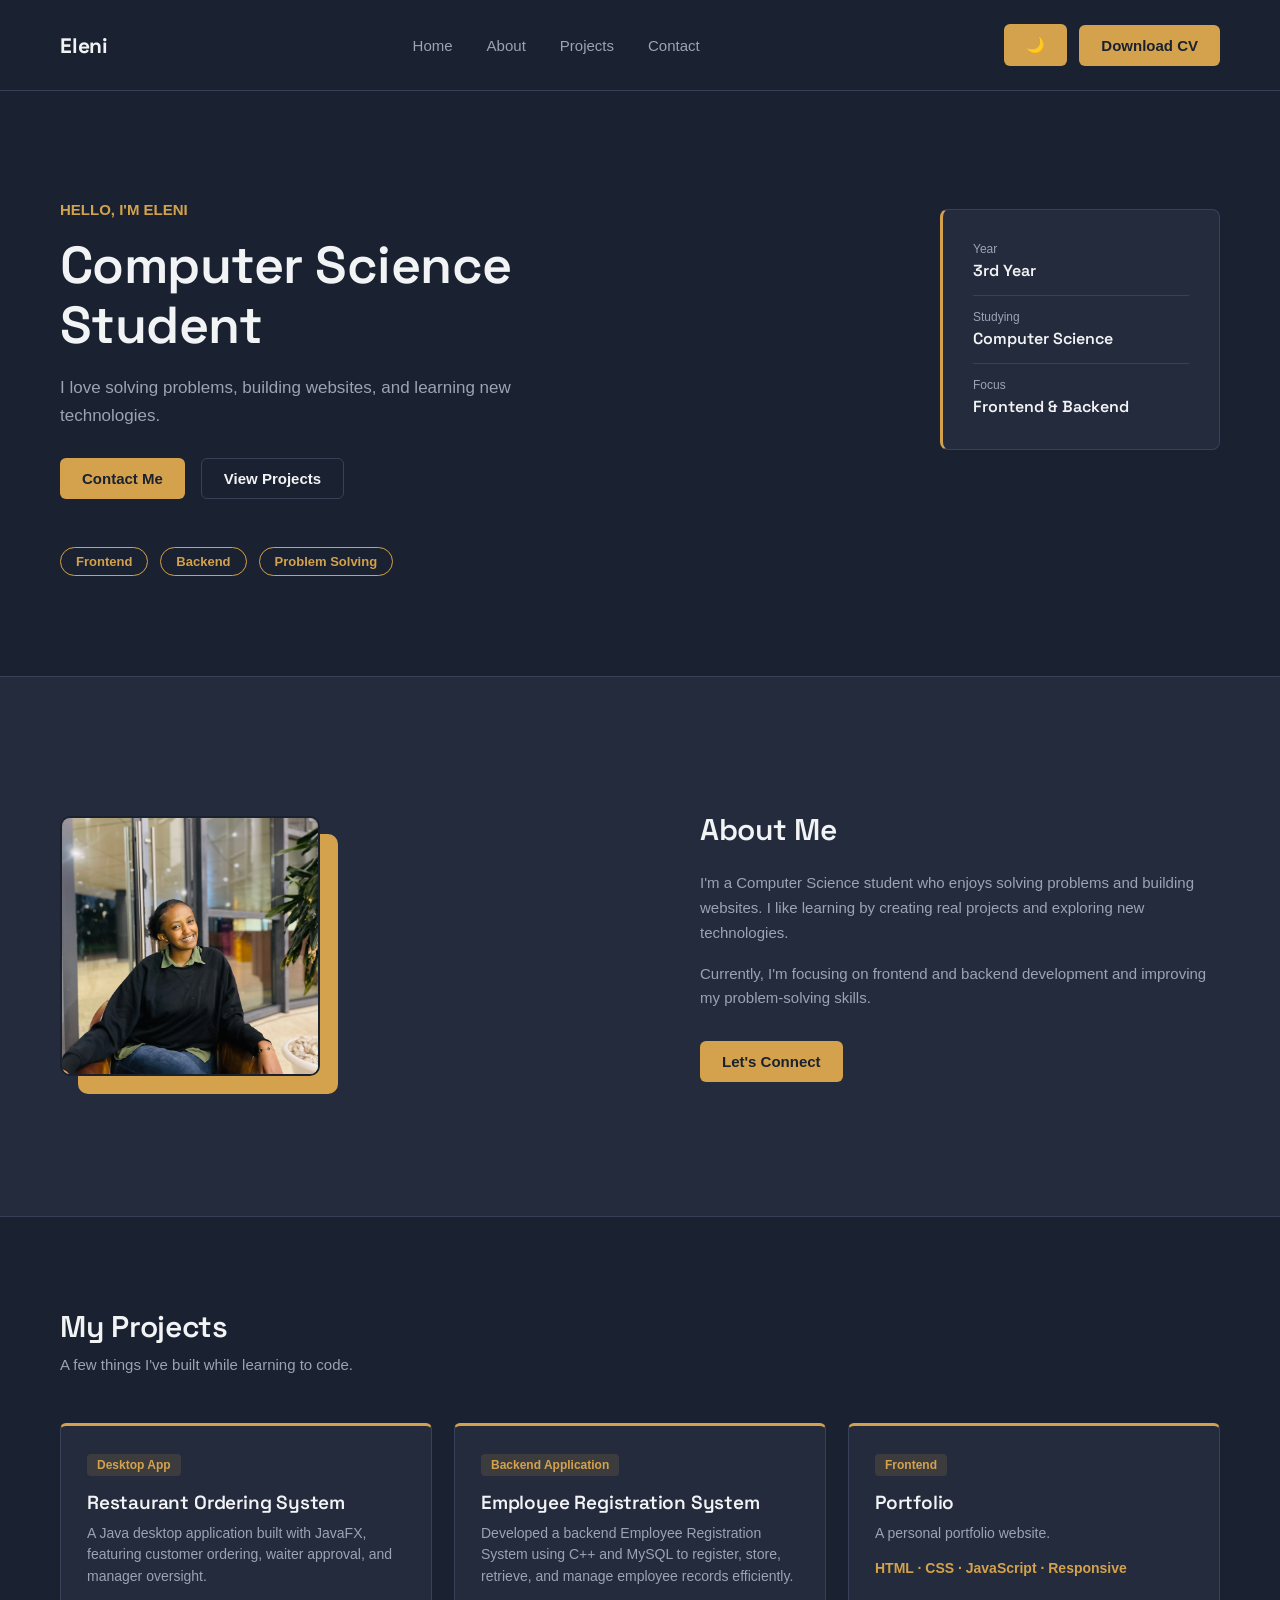
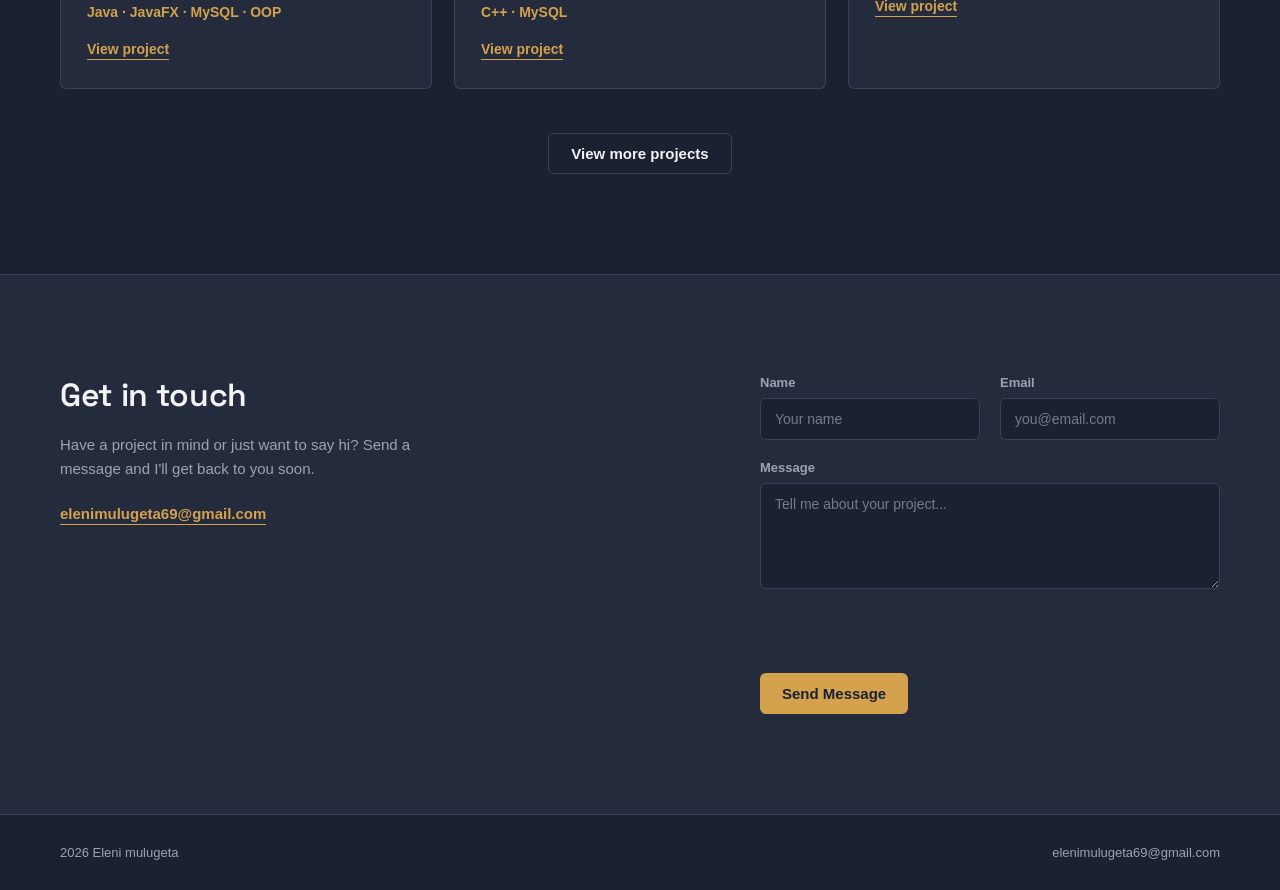
==== index.html @ 9b756995 "updated" ====
<!DOCTYPE html>
<html lang="en">
    <head>
        <meta charset="UTF-8">
        <meta name="viewport" content="width=device-width, initial-scale=1.0">
        <link rel="preconnect" href="https://fonts.googleapis.com">
        <link rel="preconnect" href="https://fonts.gstatic.com" crossorigin>
        <link href="https://fonts.googleapis.com/css2?family=Space+Grotesk:wght@400;500;600;700&display=swap" rel="stylesheet">
        <link rel="stylesheet" href="style.css">
        <script>
            /* apply saved theme before the page paints (no flash) */
            if (localStorage.getItem("theme") === "light") {
                document.documentElement.classList.add("light-mode");
            }
        </script>
        <title>Eleni — Portfolio</title>
    </head>
    <body>

        <nav class="navbar">
            <div class="logo">Eleni</div>

            <div class="links" id="navLinks">
                <a href="index.html">Home</a>
                <a href="#about">About</a>
                <a href="projects.html">Projects</a>
                <a href="#contact">Contact</a>
                <a href="#" class="links-cv">Download CV</a>
            </div>

            <div class="nav-actions">
                <button id="themeBtn" aria-label="Toggle theme">🌙</button>
                <button class="cv-desktop">Download CV</button>
                <button id="menuBtn" class="menu-toggle" aria-label="Toggle menu" aria-expanded="false">
                    <span></span>
                    <span></span>
                    <span></span>
                </button>
            </div>
        </nav>

        <section class="hero">

            <div class="hero-content">

                <p class="greeting">HELLO, I'M ELENI</p>

                <h1>Computer Science Student</h1>

                <p class="description">
                    I love solving problems, building websites,
                    and learning new technologies.
                </p>

                <div class="hero-buttons">
                    <button id="contactBtn">Contact Me</button>
                    <button class="btn1">View Projects</button>
                </div>

                <div class="hero-skills">
                    <span>Frontend</span>
                    <span>Backend</span>
                    <span>Problem Solving</span>
                </div>

            </div>

            <div class="hero-panel">
                <div class="hero-panel-row">
                    <span class="label">Year</span>
                    <span class="value">3rd Year</span>
                </div>
                <div class="hero-panel-row">
                    <span class="label">Studying</span>
                    <span class="value">Computer Science</span>
                </div>
                <div class="hero-panel-row">
                    <span class="label">Focus</span>
                    <span class="value">Frontend &amp; Backend</span>
                </div>
            </div>

        </section>

        <section class="about" id="about">

            <div class="frame">
                <img src="im copy.png" alt="About me">
            </div>

            <div class="about-content">

                <h2>About Me</h2>

                <p>
                    I'm a Computer Science student who enjoys
                    solving problems and building websites.
                    I like learning by creating real projects
                    and exploring new technologies.
                </p>

                <p>
                    Currently, I'm focusing on frontend and
                    backend development and improving my
                    problem-solving skills.
                </p>

                <button id="connectBtn">Let's Connect</button>

            </div>

        </section>

        <section class="projects">

            <div class="section-heading">
                <h2>My Projects</h2>
                <p class="section-sub">A few things I've built while learning to code.</p>
            </div>

            <div class="cards">

                <article class="card">
                    <span class="card-tag">Desktop App</span>
                    <h3>Restaurant Ordering System</h3>
                    <p>A Java desktop application built with JavaFX, featuring customer ordering, waiter approval, and manager oversight.</p>
                    <p class="card-stack">Java · JavaFX · MySQL · OOP</p>
                    <a href="#" class="card-link">View project</a>
                </article>

                <article class="card">
                    <span class="card-tag">Backend Application</span>
                    <h3>Employee Registration System</h3>
                    <p>Developed a backend Employee Registration System using C++ and MySQL to register, store, retrieve, and manage employee records efficiently.</p>
                    <p class="card-stack">C++ · MySQL</p>
                    <a href="#" class="card-link">View project</a>
                </article>

                <article class="card">
                    <span class="card-tag">Frontend</span>
                    <h3>Portfolio</h3>
                    <p>A personal portfolio website.</p>
                    <p class="card-stack">HTML · CSS · JavaScript · Responsive</p>
                    <a href="#" class="card-link">View project</a>
                </article>

            </div>

            <div class="view-more">
                <a href="projects.html" class="btn1 view-more-btn">View more projects</a>
            </div>

        </section>

        <section class="contact" id="contact">

            <div class="contact-intro">
                <h2>Get in touch</h2>
                <p>
                    Have a project in mind or just want to say hi?
                    Send a message and I'll get back to you soon.
                </p>
                <a href="mailto:elenimulugeta69@gmail.com" class="contact-email">elenimulugeta69@gmail.com</a>
            </div>

            <form id="contactForm" class="contact-form">
                <div class="field-row">
                    <div class="field">
                        <label for="name">Name</label>
                        <input type="text" id="name" name="name" placeholder="Your name" required>
                    </div>
                    <div class="field">
                        <label for="email">Email</label>
                        <input type="email" id="email" name="email" placeholder="you@email.com" required>
                    </div>
                </div>
                <div class="field">
                    <label for="message">Message</label>
                    <textarea id="message" name="message" rows="5" placeholder="Tell me about your project..." required></textarea>
                </div>
                <button type="submit" class="submit-btn">Send Message</button>
            </form>

        </section>

        <footer class="site-footer">
            <span>2026 Eleni mulugeta</span>
            <span>elenimulugeta69@gmail.com</span>
        </footer>

        <script src="script.js"></script>
    </body>
</html>
---- style.css ----
:root {
    --bg: #1a2130;
    --surface: #232b3d;
    --surface-raised: #2b3448;
    --ink: #f2f3f5;
    --muted: #9ba3b4;
    --line: #38415a;
    --accent: #d4a24c;
    --accent-soft: rgba(212, 162, 76, 0.14);
    --font-body: Arial, Helvetica, sans-serif;
    --font-heading: 'Space Grotesk', Arial, Helvetica, sans-serif;
}
.light-mode {
    --bg: #f5f5f5;
    --surface: #ffffff;
    --surface-raised: #eeeeee;
    --ink: #1a2130;
    --muted: #5f6675;
    --line: #d5d8df;
}

* {
    margin: 0;
    padding: 0;
    box-sizing: border-box;
}

body {
    background-color: var(--bg);
    font-family: var(--font-body);
    color: var(--ink);
}

h1, h2, h3, .logo {
    font-family: var(--font-heading);
    letter-spacing: -0.01em;
    font-weight: 600;
    color: var(--ink);
}

a { color: inherit; }

/* ---------- Nav ---------- */

.navbar {
    display: flex;
    justify-content: space-between;
    align-items: center;
    background-color: var(--bg);
    padding: 24px 60px;
    border-bottom: 1px solid var(--line);
    position: sticky;
    top: 0;
    z-index: 10;
}
.logo {
    font-size: 21px;
    font-weight: 700;
}
.links {
    display: flex;
    gap: 34px;
}
.links a {
    text-decoration: none;
    color: var(--muted);
    font-size: 15px;
    font-weight: 500;
}
.links a:hover {
    color: var(--accent);
}
.links-cv {
    display: none;
}

.nav-actions {
    display: flex;
    align-items: center;
    gap: 12px;
}

/* hamburger button (hidden on desktop) */
.menu-toggle {
    display: none;
    flex-direction: column;
    justify-content: center;
    align-items: center;
    gap: 5px;
    width: 44px;
    height: 44px;
    padding: 0;
    background: transparent;
    border: 1.5px solid var(--line);
}
.menu-toggle:hover {
    background: transparent;
    border-color: var(--accent);
}
.menu-toggle span {
    display: block;
    width: 20px;
    height: 2px;
    background-color: var(--ink);
    border-radius: 2px;
    transition: transform 0.2s ease, opacity 0.2s ease;
}
.menu-toggle.open span:nth-child(1) {
    transform: translateY(7px) rotate(45deg);
}
.menu-toggle.open span:nth-child(2) {
    opacity: 0;
}
.menu-toggle.open span:nth-child(3) {
    transform: translateY(-7px) rotate(-45deg);
}

/* ---------- Buttons ---------- */

button {
    padding: 12px 22px;
    border: none;
    border-radius: 6px;
    background: var(--accent);
    color: var(--bg);
    cursor: pointer;
    font-family: var(--font-body);
    font-size: 15px;
    font-weight: 700;
}
button:hover {
    background: #e6b660;
}

.btn1 {
    background-color: transparent;
    color: var(--ink);
    padding: 11px 22px;
    border-radius: 6px;
    border: 1.5px solid var(--line);
    cursor: pointer;
    font-family: var(--font-body);
    font-size: 15px;
    font-weight: 700;
}
.btn1:hover {
    border-color: var(--accent);
    color: var(--accent);
}

/* ---------- Hero ---------- */

section {
    min-height: 60vh;
}

.hero {
    display: flex;
    justify-content: space-between;
    align-items: flex-start;
    gap: 50px;
    padding: 110px 60px 100px;
    border-bottom: 1px solid var(--line);
}

.hero-content {
    display: flex;
    flex-direction: column;
    gap: 18px;
    max-width: 560px;
}

.greeting {
    color: var(--accent);
    font-size: 15px;
    font-weight: 700;
}

.hero h1 {
    font-size: 52px;
    line-height: 1.15;
}

.description {
    color: var(--muted);
    font-size: 17px;
    line-height: 1.65;
    max-width: 460px;
}

.hero-buttons {
    display: flex;
    gap: 16px;
    margin-top: 10px;
}

.hero-skills {
    display: flex;
    gap: 12px;
    margin-top: 30px;
    flex-wrap: wrap;
}
.hero-skills span {
    font-size: 13px;
    font-weight: 600;
    color: var(--accent);
    background-color: transparent;
    border: 1px solid var(--accent);
    border-radius: 20px;
    padding: 6px 15px;
}

.hero-panel {
    background-color: var(--surface);
    border: 1px solid var(--line);
    border-left: 3px solid var(--accent);
    border-radius: 8px;
    padding: 32px 30px;
    width: 280px;
    flex-shrink: 0;
    margin-top: 8px;
}
.hero-panel-row {
    padding: 14px 0;
    border-bottom: 1px solid var(--line);
}
.hero-panel-row:last-child {
    border-bottom: none;
    padding-bottom: 0;
}
.hero-panel-row:first-child {
    padding-top: 0;
}
.hero-panel-row .label {
    display: block;
    font-size: 12px;
    color: var(--muted);
    margin-bottom: 4px;
}
.hero-panel-row .value {
    font-family: var(--font-heading);
    font-size: 16px;
    font-weight: 600;
    color: var(--ink);
}

/* ---------- About ---------- */

.about {
    display: flex;
    justify-content: space-between;
    align-items: center;
    gap: 60px;
    padding: 90px 60px;
    background-color: var(--surface);
    border-bottom: 1px solid var(--line);
}
.frame {
    position: relative;
    width: 260px;
    height: 260px;
    flex-shrink: 0;
}
.frame::before {
    content: "";
    position: absolute;
    top: 18px;
    left: 18px;
    width: 100%;
    height: 100%;
    background: var(--accent);
    border-radius: 10px;
    z-index: 0;
}
.frame img {
    position: relative;
    z-index: 1;
    width: 100%;
    height: 100%;
    object-fit: cover;
    border-radius: 10px;
    border: 2px solid var(--bg);
}

.about-content {
    max-width: 520px;
}

.about-content h2 {
    font-size: 30px;
    margin-bottom: 22px;
}

.about-content p {
    color: var(--muted);
    line-height: 1.65;
    margin-bottom: 16px;
    font-size: 15px;
}

.about-content button {
    margin-top: 14px;
}

/* ---------- Projects ---------- */

.projects {
    padding: 90px 60px 100px;
}

.section-heading {
    max-width: 480px;
    margin-bottom: 50px;
}

.section-heading h2 {
    font-size: 30px;
    margin-bottom: 10px;
}

.section-sub {
    color: var(--muted);
    font-size: 15px;
}

.cards {
    display: grid;
    grid-template-columns: repeat(3, 1fr);
    gap: 22px;
}

.view-more {
    display: flex;
    justify-content: center;
    margin-top: 44px;
}
.view-more-btn {
    text-decoration: none;
    display: inline-block;
}

.page-header {
    padding: 90px 60px 60px;
    border-bottom: 1px solid var(--line);
    max-width: 620px;
}
.page-header .greeting {
    display: block;
    margin-bottom: 14px;
}
.page-header h1 {
    font-size: 40px;
    margin-bottom: 14px;
}
.page-header p {
    color: var(--muted);
    font-size: 16px;
    line-height: 1.6;
}
.projects-full {
    padding: 70px 60px 100px;
}
.projects-full .cards {
    grid-template-columns: repeat(3, 1fr);
}
@media (max-width: 900px) {
    .projects-full .cards {
        grid-template-columns: 1fr;
    }
}

.card {
    background-color: var(--surface);
    border: 1px solid var(--line);
    border-top: 3px solid var(--accent);
    border-radius: 6px;
    padding: 28px 26px;
    display: flex;
    flex-direction: column;
    align-items: flex-start;
    gap: 8px;
    transition: border-color 0.15s ease, transform 0.15s ease, background-color 0.15s ease;
}
.card:hover {
    background-color: var(--surface-raised);
    transform: translateY(-3px);
}

.card-tag {
    display: inline-block;
    background-color: var(--accent-soft);
    color: var(--accent);
    font-size: 12px;
    font-weight: 700;
    padding: 4px 10px;
    border-radius: 4px;
    margin-bottom: 6px;
}

.card h3 {
    font-size: 19px;
}

.card p {
    color: var(--muted);
    font-size: 14px;
    line-height: 1.55;
    margin-bottom: 6px;
}

/* colored "built with" line */
.card p.card-stack {
    color: var(--accent);
    font-weight: 700;
    font-size: 14px;
    margin-bottom: 10px;
}

.card-link {
    color: var(--accent);
    text-decoration: none;
    font-weight: 600;
    font-size: 14px;
    border-bottom: 1px solid var(--accent);
    padding-bottom: 2px;
}
.card-link:hover {
    color: #e6b660;
    border-color: #e6b660;
}

/* ---------- Contact ---------- */

.contact {
    display: flex;
    justify-content: space-between;
    flex-wrap: wrap;
    gap: 70px;
    padding: 100px 60px;
    background-color: var(--surface);
    border-top: 1px solid var(--line);
}

.contact-intro {
    max-width: 360px;
    flex-shrink: 0;
}

.contact-intro h2 {
    font-size: 32px;
    margin-bottom: 18px;
}

.contact-intro p {
    color: var(--muted);
    font-size: 15px;
    margin-bottom: 24px;
    line-height: 1.6;
}

.contact-email {
    display: inline-block;
    color: var(--accent);
    text-decoration: none;
    font-weight: 600;
    font-size: 15px;
    border-bottom: 1px solid var(--accent);
    padding-bottom: 2px;
}
.contact-email:hover {
    color: #e6b660;
    border-color: #e6b660;
}

.contact-form {
    display: flex;
    flex-direction: column;
    gap: 20px;
    width: 100%;
    max-width: 460px;
}

.field-row {
    display: flex;
    gap: 20px;
}

.field {
    display: flex;
    flex-direction: column;
    gap: 8px;
    flex: 1;
}

.field label {
    font-size: 13px;
    font-weight: 600;
    color: var(--muted);
}
.field input,
.field textarea {
    font-family: var(--font-body);
    font-size: 14px;
    color: var(--ink);
    background-color: var(--bg);
    border: 1px solid var(--line);
    border-radius: 6px;
    padding: 12px 14px;
    resize: vertical;
    transition: border-color 0.15s ease;
}
.field input::placeholder,
.field textarea::placeholder {
    color: var(--muted);
    opacity: 0.7;
}
.field input:focus,
.field textarea:focus {
    outline: none;
    border-color: var(--accent);
}

.submit-btn {
    align-self: flex-start;
}

/* ---------- Footer ---------- */

.site-footer {
    display: flex;
    justify-content: space-between;
    align-items: center;
    padding: 30px 60px;
    font-size: 13px;
    color: var(--muted);
    border-top: 1px solid var(--line);
}

/* ---------- Responsive ---------- */

@media (max-width: 900px) {
    .hero {
        flex-direction: column;
    }
    .hero-panel {
        width: 100%;
    }
    .about {
        flex-direction: column;
        align-items: flex-start;
        text-align: left;
    }
    .cards {
        grid-template-columns: 1fr;
    }
    .navbar, .hero, .about, .projects, .contact, .site-footer,
    .page-header, .projects-full {
        padding-left: 30px;
        padding-right: 30px;
    }
    .frame {
        align-self: center;
    }

    /* ----- mobile navbar ----- */
    .navbar {
        padding-top: 16px;
        padding-bottom: 16px;
    }
    .menu-toggle {
        display: flex;
    }
    .cv-desktop {
        display: none;
    }
    .links {
        display: none;
        position: absolute;
        top: 100%;
        left: 0;
        right: 0;
        flex-direction: column;
        gap: 0;
        padding: 6px 30px 18px;
        background-color: var(--bg);
        border-bottom: 1px solid var(--line);
    }
    .links.open {
        display: flex;
    }
    .links a {
        padding: 14px 0;
        font-size: 16px;
        border-bottom: 1px solid var(--line);
    }
    .links a:last-child {
        border-bottom: none;
    }
    .links .links-cv {
        display: block;
        color: var(--accent);
        font-weight: 700;
    }
}
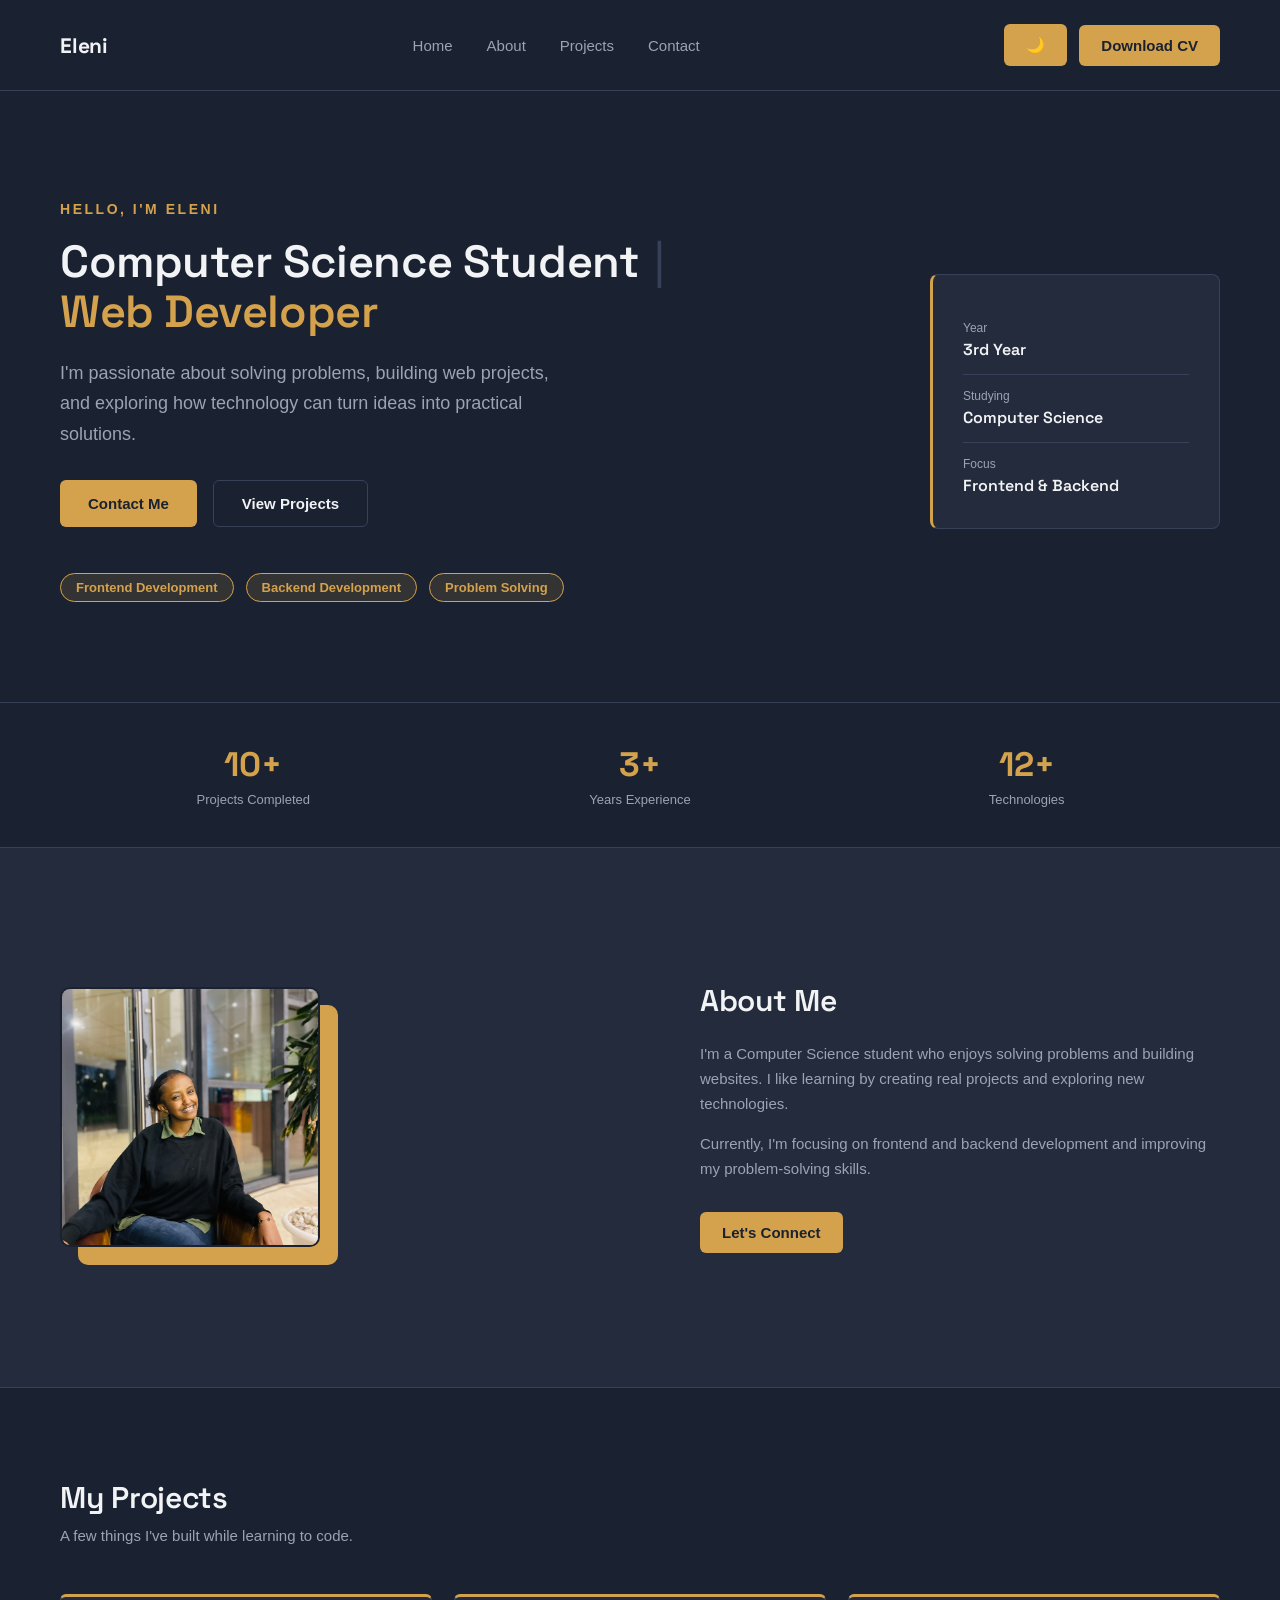
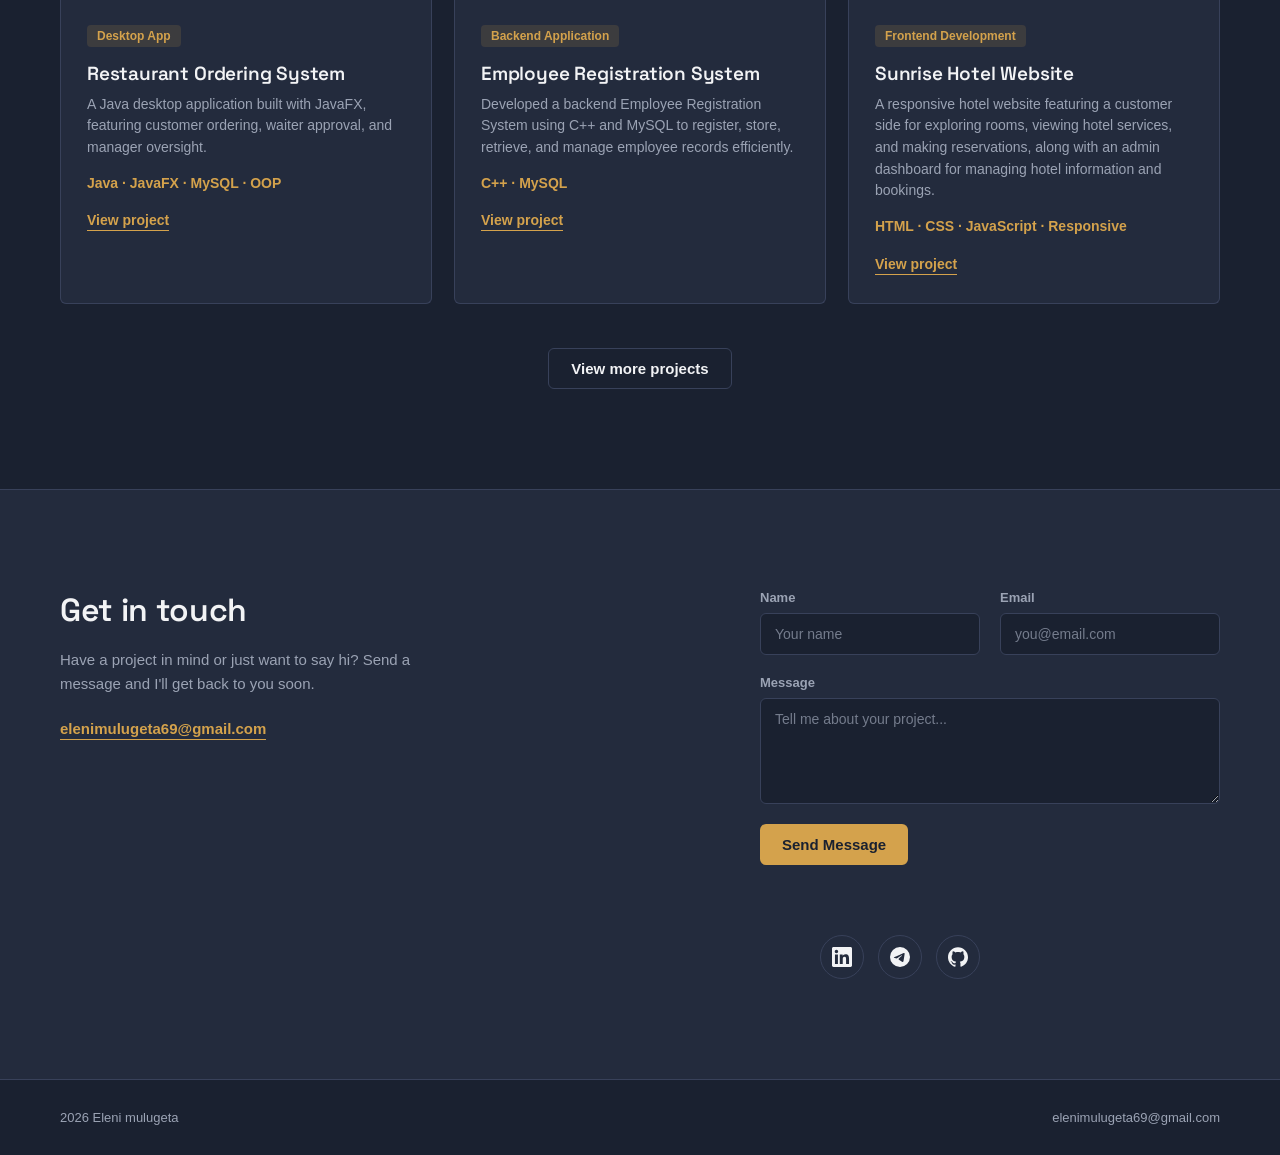
==== commit 59f20e64: "adding social media accounts" ====
--- a/index.html
+++ b/index.html
@@ -7,12 +7,7 @@
         <link rel="preconnect" href="https://fonts.gstatic.com" crossorigin>
         <link href="https://fonts.googleapis.com/css2?family=Space+Grotesk:wght@400;500;600;700&display=swap" rel="stylesheet">
         <link rel="stylesheet" href="style.css">
-        <script>
-            /* apply saved theme before the page paints (no flash) */
-            if (localStorage.getItem("theme") === "light") {
-                document.documentElement.classList.add("light-mode");
-            }
-        </script>
+     
         <title>Eleni — Portfolio</title>
     </head>
     <body>
@@ -29,87 +24,105 @@
             </div>
 
             <div class="nav-actions">
-                <button id="themeBtn" aria-label="Toggle theme">🌙</button>
+                <button id="themeBtn">🌙</button>
                 <button class="cv-desktop">Download CV</button>
                 <button id="menuBtn" class="menu-toggle" aria-label="Toggle menu" aria-expanded="false">
                     <span></span>
                     <span></span>
                     <span></span>
+        
                 </button>
             </div>
         </nav>
 
-        <section class="hero">
-
-            <div class="hero-content">
-
-                <p class="greeting">HELLO, I'M ELENI</p>
-
-                <h1>Computer Science Student</h1>
-
-                <p class="description">
-                    I love solving problems, building websites,
-                    and learning new technologies.
-                </p>
-
-                <div class="hero-buttons">
-                    <button id="contactBtn">Contact Me</button>
-                    <button class="btn1">View Projects</button>
-                </div>
-
-                <div class="hero-skills">
-                    <span>Frontend</span>
-                    <span>Backend</span>
-                    <span>Problem Solving</span>
-                </div>
-
-            </div>
-
-            <div class="hero-panel">
-                <div class="hero-panel-row">
-                    <span class="label">Year</span>
-                    <span class="value">3rd Year</span>
-                </div>
-                <div class="hero-panel-row">
-                    <span class="label">Studying</span>
-                    <span class="value">Computer Science</span>
-                </div>
-                <div class="hero-panel-row">
-                    <span class="label">Focus</span>
-                    <span class="value">Frontend &amp; Backend</span>
-                </div>
-            </div>
-
-        </section>
-
-        <section class="about" id="about">
-
-            <div class="frame">
-                <img src="im copy.png" alt="About me">
-            </div>
-
-            <div class="about-content">
-
-                <h2>About Me</h2>
-
-                <p>
-                    I'm a Computer Science student who enjoys
-                    solving problems and building websites.
-                    I like learning by creating real projects
-                    and exploring new technologies.
-                </p>
-
-                <p>
-                    Currently, I'm focusing on frontend and
-                    backend development and improving my
-                    problem-solving skills.
-                </p>
-
-                <button id="connectBtn">Let's Connect</button>
-
-            </div>
-
-        </section>
+      <section class="hero">
+
+    <div class="hero-content">
+
+        <p class="greeting">HELLO, I'M ELENI</p>
+
+        <h1>Computer Science Student <span class="h1-divider">|</span> <span class="h1-accent">Web Developer</span></h1>
+
+        <p class="description">
+            I'm passionate about solving problems, building web projects,
+            and exploring how technology can turn ideas into practical solutions.
+        </p>
+
+        <div class="hero-buttons">
+            <button id="contactBtn">Contact Me</button>
+            <button class="btn1">View Projects</button>
+        </div>
+
+        <div class="hero-skills">
+            <span>Frontend Development</span>
+            <span>Backend Development</span>
+            <span>Problem Solving</span>
+        </div>
+
+    </div>
+
+    <div class="hero-panel">
+        
+        <div class="hero-panel-row">
+            <span class="label">Year</span>
+            <span class="value">3rd Year</span>
+        </div>
+        <div class="hero-panel-row">
+            <span class="label">Studying</span>
+            <span class="value">Computer Science</span>
+        </div>
+        <div class="hero-panel-row">
+            <span class="label">Focus</span>
+            <span class="value">Frontend &amp; Backend</span>
+        </div>
+    </div>
+    
+
+</section>
+
+<div class="stats-strip">
+    <div class="stat">
+        <span class="stat-num">10+</span>
+        <span class="stat-text">Projects Completed</span>
+    </div>
+    <div class="stat">
+        <span class="stat-num">3+</span>
+        <span class="stat-text">Years Experience</span>
+    </div>
+    <div class="stat">
+        <span class="stat-num">12+</span>
+        <span class="stat-text">Technologies</span>
+    </div>
+</div>
+
+<section class="about" id="about">
+
+    <div class="frame">
+        <img src="im copy.png" alt="About me">
+    </div>
+
+    <div class="about-content">
+
+        <h2>About Me</h2>
+
+        <p>
+            I'm a Computer Science student who enjoys
+            solving problems and building websites.
+            I like learning by creating real projects
+            and exploring new technologies.
+        </p>
+
+        <p>
+            Currently, I'm focusing on frontend and
+            backend development and improving my
+            problem-solving skills.
+        </p>
+
+        <button id="connectBtn">Let's Connect</button>
+
+    </div>
+
+</section>
 
         <section class="projects">
 
@@ -125,7 +138,7 @@
                     <h3>Restaurant Ordering System</h3>
                     <p>A Java desktop application built with JavaFX, featuring customer ordering, waiter approval, and manager oversight.</p>
                     <p class="card-stack">Java · JavaFX · MySQL · OOP</p>
-                    <a href="#" class="card-link">View project</a>
+                    <a href="https://github.com/Eleni191/ordering_system" class="card-link">View project</a>
                 </article>
 
                 <article class="card">
@@ -137,11 +150,14 @@
                 </article>
 
                 <article class="card">
-                    <span class="card-tag">Frontend</span>
-                    <h3>Portfolio</h3>
-                    <p>A personal portfolio website.</p>
+                    <span class="card-tag">Frontend Development</span>
+                    <h3>Sunrise Hotel Website</h3>
+                    <p>A responsive hotel website featuring a customer side
+        for exploring rooms, viewing hotel services, and making
+        reservations, along with an admin dashboard for managing
+        hotel information and bookings.</p>
                     <p class="card-stack">HTML · CSS · JavaScript · Responsive</p>
-                    <a href="#" class="card-link">View project</a>
+                    <a href="https://sunrisehotels.netlify.app" class="card-link">View project</a>
                 </article>
 
             </div>
@@ -163,23 +179,45 @@
                 <a href="mailto:elenimulugeta69@gmail.com" class="contact-email">elenimulugeta69@gmail.com</a>
             </div>
 
-            <form id="contactForm" class="contact-form">
-                <div class="field-row">
-                    <div class="field">
-                        <label for="name">Name</label>
-                        <input type="text" id="name" name="name" placeholder="Your name" required>
-                    </div>
-                    <div class="field">
-                        <label for="email">Email</label>
-                        <input type="email" id="email" name="email" placeholder="you@email.com" required>
-                    </div>
-                </div>
-                <div class="field">
-                    <label for="message">Message</label>
-                    <textarea id="message" name="message" rows="5" placeholder="Tell me about your project..." required></textarea>
-                </div>
-                <button type="submit" class="submit-btn">Send Message</button>
-            </form>
+            <form id="contactForm" class="contact-form" action="https://formspree.io/f/YOUR_FORM_ID" method="POST">
+    <div class="field-row">
+        <div class="field">
+            <label for="name">Name</label>
+            <input type="text" id="name" name="name" placeholder="Your name" required>
+        </div>
+        <div class="field">
+            <label for="email">Email</label>
+            <input type="email" id="email" name="email" placeholder="you@email.com" required>
+        </div>
+    </div>
+    <div class="field">
+        <label for="message">Message</label>
+        <textarea id="message" name="message" rows="5" placeholder="Tell me about your project..." required></textarea>
+    </div>
+    <button type="submit" class="submit-btn">Send Message</button>
+    <p id="formStatus" class="form-status" role="status"></p>
+   <div class="social-links">
+
+    <a href="https://www.linkedin.com/in/eleni-mulugeta-a7049440a/" target="_blank" rel="noopener noreferrer" aria-label="LinkedIn">
+        <svg viewBox="0 0 24 24" fill="currentColor" aria-hidden="true">
+            <path d="M20.447 20.452h-3.554v-5.569c0-1.328-.027-3.037-1.852-3.037-1.853 0-2.136 1.445-2.136 2.939v5.667H9.351V9h3.414v1.561h.046c.477-.9 1.637-1.85 3.37-1.85 3.601 0 4.267 2.37 4.267 5.455v6.286zM5.337 7.433c-1.144 0-2.063-.926-2.063-2.065 0-1.138.92-2.063 2.063-2.063 1.14 0 2.064.925 2.064 2.063 0 1.139-.925 2.065-2.064 2.065zm1.782 13.019H3.555V9h3.564v11.452zM22.225 0H1.771C.792 0 0 .774 0 1.729v20.542C0 23.227.792 24 1.771 24h20.451C23.2 24 24 23.227 24 22.271V1.729C24 .774 23.2 0 22.222 0h.003z"/>
+        </svg>
+    </a>
+
+    <a href="https://t.me/Urfavelu" target="_blank" rel="noopener noreferrer" aria-label="Telegram">
+        <svg viewBox="0 0 24 24" fill="currentColor" aria-hidden="true">
+            <path d="M11.944 0A12 12 0 0 0 0 12a12 12 0 0 0 12 12 12 12 0 0 0 12-12A12 12 0 0 0 12 0a12 12 0 0 0-.056 0zm4.962 7.224c.1-.002.321.023.465.14a.506.506 0 0 1 .171.325c.016.093.036.306.02.472-.18 1.898-.962 6.502-1.36 8.627-.168.9-.499 1.201-.82 1.23-.696.065-1.225-.46-1.9-.902-1.056-.693-1.653-1.124-2.678-1.8-1.185-.78-.417-1.21.258-1.91.177-.184 3.247-2.977 3.307-3.23.007-.032.014-.15-.056-.212s-.174-.041-.249-.024c-.106.024-1.793 1.14-5.061 3.345-.48.33-.913.49-1.302.48-.428-.008-1.252-.241-1.865-.44-.752-.245-1.349-.374-1.297-.789.027-.216.325-.437.893-.663 3.498-1.524 5.83-2.529 6.998-3.014 3.332-1.386 4.025-1.627 4.476-1.635z"/>
+        </svg>
+    </a>
+
+    <a href="https://github.com/YOUR-USERNAME" target="_blank" rel="noopener noreferrer" aria-label="GitHub">
+        <svg viewBox="0 0 24 24" fill="currentColor" aria-hidden="true">
+            <path d="M12 .297c-6.63 0-12 5.373-12 12 0 5.303 3.438 9.8 8.205 11.385.6.113.82-.258.82-.577 0-.285-.01-1.04-.015-2.04-3.338.724-4.042-1.61-4.042-1.61C4.422 18.07 3.633 17.7 3.633 17.7c-1.087-.744.084-.729.084-.729 1.205.084 1.838 1.236 1.838 1.236 1.07 1.835 2.809 1.305 3.495.998.108-.776.417-1.305.76-1.605-2.665-.3-5.466-1.332-5.466-5.93 0-1.31.465-2.38 1.235-3.22-.135-.303-.54-1.523.105-3.176 0 0 1.005-.322 3.3 1.23.96-.267 1.98-.399 3-.405 1.02.006 2.04.138 3 .405 2.28-1.552 3.285-1.23 3.285-1.23.645 1.653.24 2.873.12 3.176.765.84 1.23 1.91 1.23 3.22 0 4.61-2.805 5.625-5.475 5.92.42.36.81 1.096.81 2.22 0 1.606-.015 2.896-.015 3.286 0 .315.21.69.825.57C20.565 22.092 24 17.592 24 12.297c0-6.627-5.373-12-12-12"/>
+        </svg>
+    </a>
+
+</div>
+</form>
 
         </section>
 
@@ -187,7 +225,7 @@
             <span>2026 Eleni mulugeta</span>
             <span>elenimulugeta69@gmail.com</span>
         </footer>
-
+<button id="backToTop" aria-label="Back to top">↑</button>
         <script src="script.js"></script>
     </body>
 </html>
--- a/style.css
+++ b/style.css
@@ -157,8 +157,8 @@
 .hero {
     display: flex;
     justify-content: space-between;
-    align-items: flex-start;
-    gap: 50px;
+    align-items: center;
+    gap: 60px;
     padding: 110px 60px 100px;
     border-bottom: 1px solid var(--line);
 }
@@ -166,26 +166,39 @@
 .hero-content {
     display: flex;
     flex-direction: column;
-    gap: 18px;
-    max-width: 560px;
+    gap: 20px;
+    max-width: 640px;
 }
 
 .greeting {
     color: var(--accent);
-    font-size: 15px;
+    font-size: 14px;
     font-weight: 700;
-}
+    letter-spacing: 0.18em;
+    display: flex;
+    align-items: center;
+    gap: 14px;
+}
+
 
 .hero h1 {
-    font-size: 52px;
-    line-height: 1.15;
+    font-size: 45px;
+    line-height: 1.12;
+}
+.h1-accent {
+    color: var(--accent);
+}
+.h1-divider {
+    color: var(--line);
+    font-weight: 400;
+    margin: 0 4px;
 }
 
 .description {
     color: var(--muted);
-    font-size: 17px;
-    line-height: 1.65;
-    max-width: 460px;
+    font-size: 18px;
+    line-height: 1.7;
+    max-width: 520px;
 }
 
 .hero-buttons {
@@ -193,18 +206,21 @@
     gap: 16px;
     margin-top: 10px;
 }
+.hero-buttons button {
+    padding: 14px 28px;
+}
 
 .hero-skills {
     display: flex;
     gap: 12px;
-    margin-top: 30px;
+    margin-top: 26px;
     flex-wrap: wrap;
 }
 .hero-skills span {
     font-size: 13px;
     font-weight: 600;
     color: var(--accent);
-    background-color: transparent;
+    background-color: var(--accent-soft);
     border: 1px solid var(--accent);
     border-radius: 20px;
     padding: 6px 15px;
@@ -216,10 +232,10 @@
     border-left: 3px solid var(--accent);
     border-radius: 8px;
     padding: 32px 30px;
-    width: 280px;
+    width: 290px;
     flex-shrink: 0;
-    margin-top: 8px;
-}
+}
+
 .hero-panel-row {
     padding: 14px 0;
     border-bottom: 1px solid var(--line);
@@ -227,9 +243,6 @@
 .hero-panel-row:last-child {
     border-bottom: none;
     padding-bottom: 0;
-}
-.hero-panel-row:first-child {
-    padding-top: 0;
 }
 .hero-panel-row .label {
     display: block;
@@ -243,7 +256,26 @@
     font-weight: 600;
     color: var(--ink);
 }
-
+.stats-strip {
+    display: grid;
+    grid-template-columns: repeat(3, 1fr);
+    padding: 40px 60px;
+    text-align: center;
+    border-bottom: 1px solid var(--line);
+}
+.stat-num {
+    display: block;
+    font-family: var(--font-heading);
+    font-size: 34px;
+    font-weight: 700;
+    color: var(--accent);
+}
+.stat-text {
+    display: block;
+    margin-top: 6px;
+    font-size: 13px;
+    color: var(--muted);
+}
 /* ---------- About ---------- */
 
 .about {
@@ -362,6 +394,54 @@
 }
 .projects-full .cards {
     grid-template-columns: repeat(3, 1fr);
+}
+
+#backToTop {
+    position: fixed;
+    bottom: 20px;
+    right: 20px;
+    width: 40px;
+    height: 40px;
+    border: none;
+    border-radius: 50%;
+    background: #d9a84e;
+    color: #1a1f2e;
+    font-size: 18px;
+    line-height: 1;
+    cursor: pointer;
+    display: flex;
+    align-items: center;
+    justify-content: center;
+    box-shadow: 0 3px 10px rgba(0, 0, 0, 0.35);
+
+    opacity: 0;
+    visibility: hidden;
+    transform: translateY(12px);
+    transition: opacity 0.3s ease, transform 0.3s ease,
+                visibility 0.3s ease, background 0.2s ease,
+                box-shadow 0.2s ease;
+    z-index: 1000;
+}
+
+#backToTop.show {
+    opacity: 1;
+    visibility: visible;
+    transform: translateY(0);
+}
+
+#backToTop:hover {
+    background: #e8bb68;
+    transform: translateY(-3px);
+    box-shadow: 0 6px 16px rgba(217, 168, 78, 0.4);
+}
+
+#backToTop:active {
+    transform: translateY(0) scale(0.95);
+}
+
+#backToTop:focus-visible {
+    outline: 2px solid #fff;
+    outline-offset: 3px;
 }
 @media (max-width: 900px) {
     .projects-full .cards {
@@ -542,6 +622,8 @@
     .hero {
         flex-direction: column;
     }
+    .hero { align-items: stretch; }
+.hero h1 { font-size: 36px; }
     .hero-panel {
         width: 100%;
     }
@@ -601,4 +683,95 @@
         color: var(--accent);
         font-weight: 700;
     }
-}+}
+
+/* inputs should never be wider than their container */
+.field input,
+.field textarea {
+    width: 100%;
+    min-width: 0;
+    box-sizing: border-box;
+}
+
+@media (max-width: 900px) {
+    .contact {
+        flex-direction: column;
+        gap: 40px;
+        padding-top: 70px;
+        padding-bottom: 70px;
+    }
+    .contact-intro {
+        max-width: 100%;
+        flex-shrink: 1;
+    }
+    .contact-form {
+        max-width: 100%;
+    }
+    .site-footer {
+        flex-direction: column;
+        gap: 8px;
+        text-align: center;
+    }
+}
+
+.form-status {
+    font-size: 14px;
+    min-height: 20px;
+}
+.form-status.success { color: var(--accent); }
+.form-status.error { color: #e57373; }
+
+.submit-btn:disabled {
+    opacity: 0.6;
+    cursor: not-allowed;
+}
+.social-links {
+    display: flex;
+    gap: 14px;
+    margin-top: 10px;
+    margin-left: 60px;   /* increase for more, decrease for less */
+}
+.social-links a {
+    display: flex;
+    align-items: center;
+    justify-content: center;
+    width: 44px;
+    height: 44px;
+    color: var(--ink);
+    border: 1.5px solid var(--line);
+    border-radius: 50%;
+    transition: border-color 0.15s ease, color 0.15s ease, transform 0.15s ease;
+}
+.social-links a svg {
+    width: 20px;
+    height: 20px;
+}
+.social-links a:hover {
+    color: var(--accent);
+    border-color: var(--accent);
+    transform: translateY(-3px);
+}
+
+@media (max-width: 600px) {
+    .contact {
+        padding-left: 20px;
+        padding-right: 20px;
+        padding-top: 56px;
+        padding-bottom: 56px;
+    }
+    .contact-intro h2 {
+        font-size: 26px;
+    }
+    .field-row {
+        flex-direction: column;
+        gap: 20px;
+    }
+    .submit-btn {
+        align-self: stretch;
+        text-align: center;
+    }
+    .contact-email,
+    .site-footer span {
+        overflow-wrap: anywhere;
+    }
+}
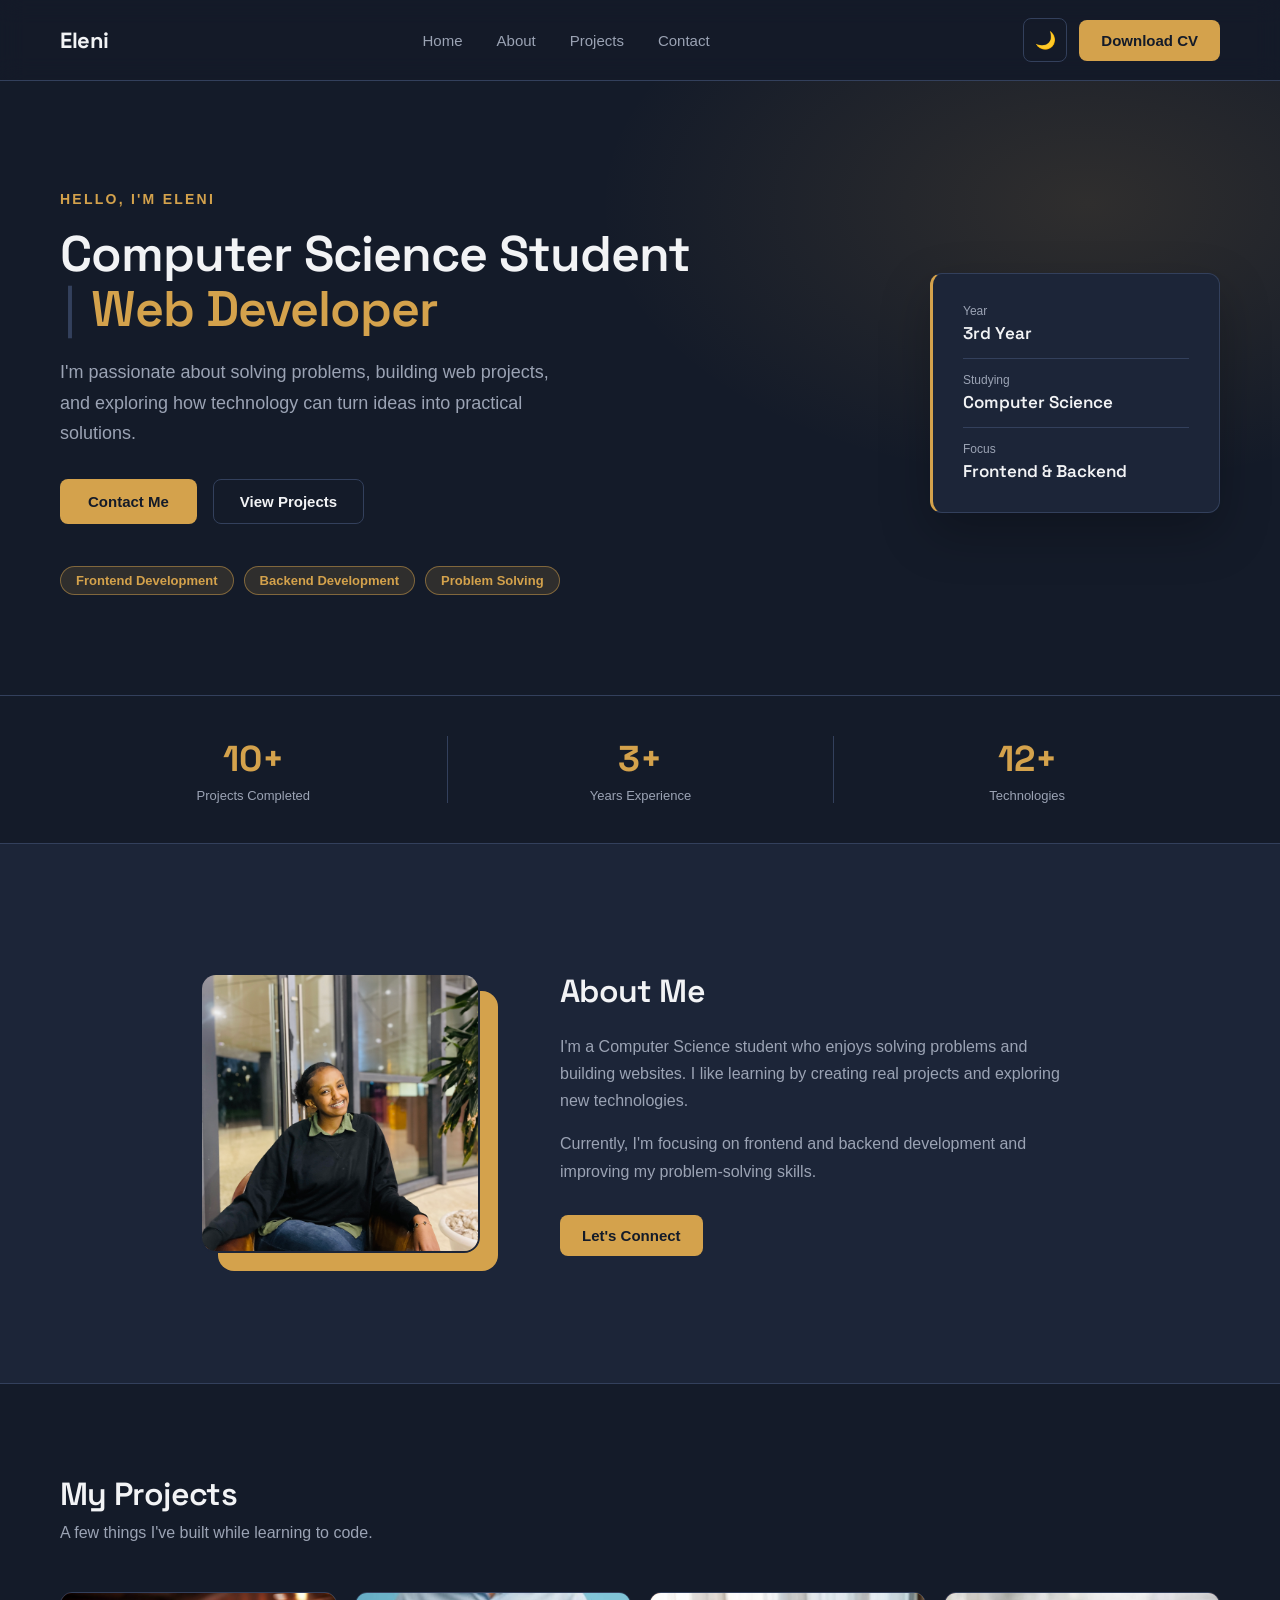
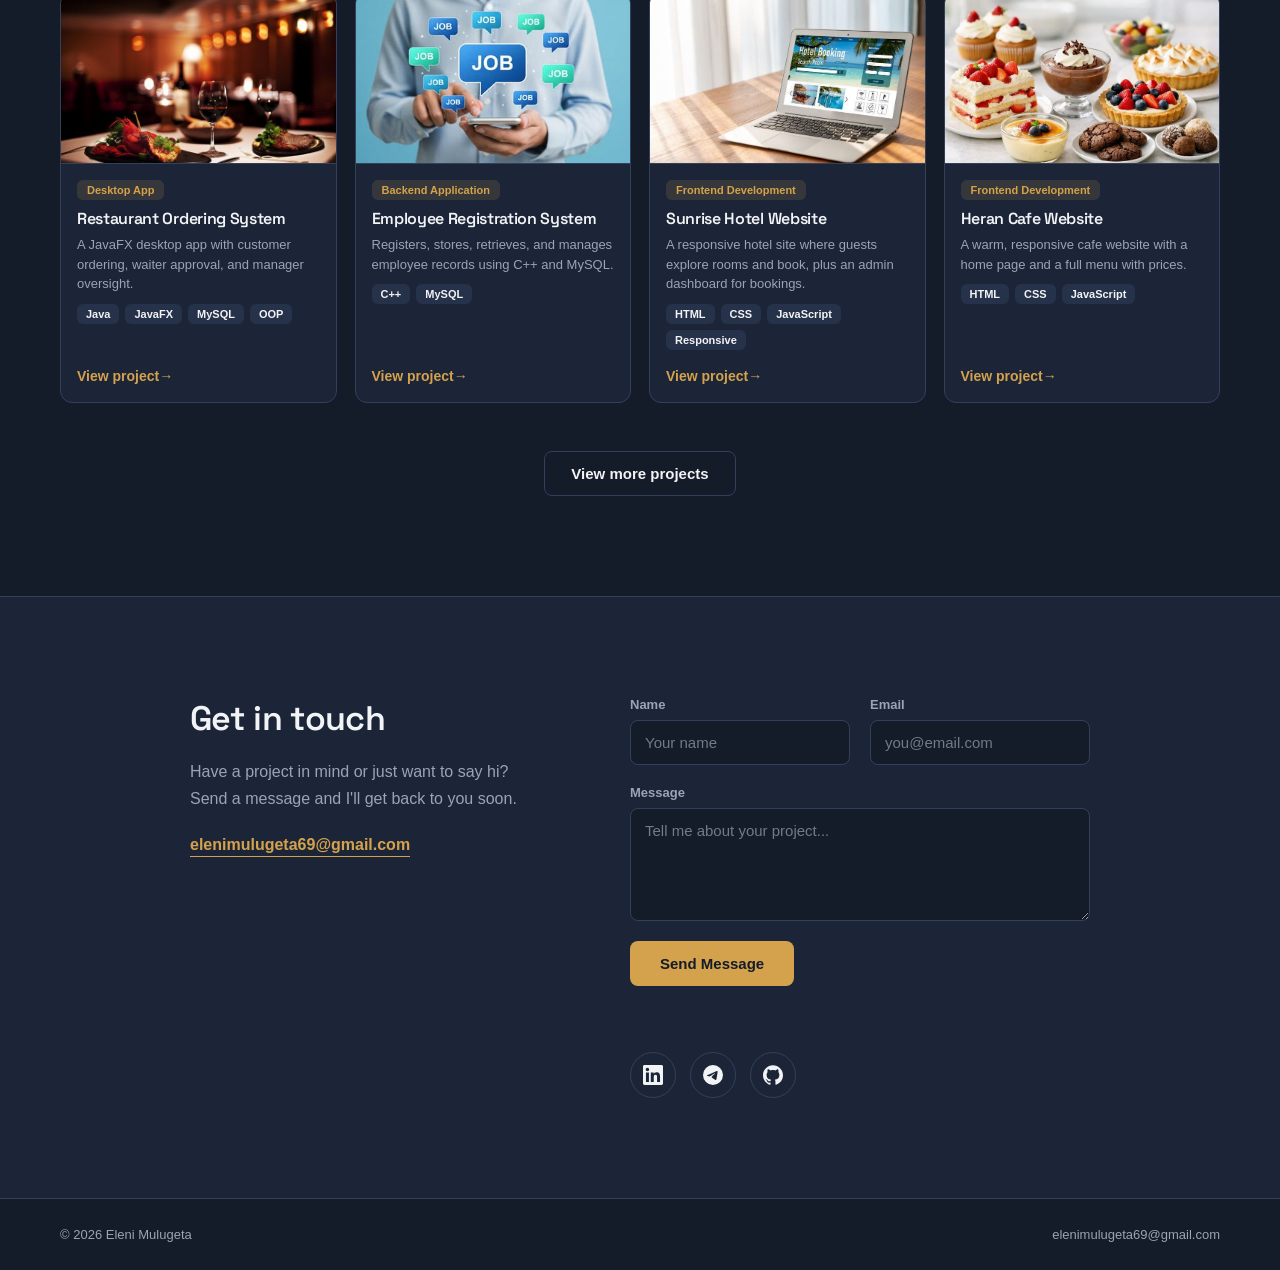
==== commit 68061c46: "update the project boxes" ====
--- a/index.html
+++ b/index.html
@@ -1,231 +1,177 @@
 <!DOCTYPE html>
 <html lang="en">
-    <head>
-        <meta charset="UTF-8">
-        <meta name="viewport" content="width=device-width, initial-scale=1.0">
-        <link rel="preconnect" href="https://fonts.googleapis.com">
-        <link rel="preconnect" href="https://fonts.gstatic.com" crossorigin>
-        <link href="https://fonts.googleapis.com/css2?family=Space+Grotesk:wght@400;500;600;700&display=swap" rel="stylesheet">
-        <link rel="stylesheet" href="style.css">
-     
-        <title>Eleni — Portfolio</title>
-    </head>
-    <body>
+<head>
+    <meta charset="UTF-8">
+    <meta name="viewport" content="width=device-width, initial-scale=1.0">
+    <link rel="preconnect" href="https://fonts.googleapis.com">
+    <link rel="preconnect" href="https://fonts.gstatic.com" crossorigin>
+    <link href="https://fonts.googleapis.com/css2?family=Space+Grotesk:wght@400;500;600;700&display=swap" rel="stylesheet">
+    <link rel="stylesheet" href="style.css">
+    <title>Eleni — Portfolio</title>
+</head>
+<body>
 
-        <nav class="navbar">
-            <div class="logo">Eleni</div>
+<nav class="navbar">
+    <div class="logo">Eleni</div>
+    <div class="links" id="navLinks">
+        <a href="index.html">Home</a>
+        <a href="#about">About</a>
+        <a href="#projects">Projects</a>
+        <a href="#contact">Contact</a>
+        <a href="cv.pdf" download class="links-cv">Download CV</a>
+    </div>
+    <div class="nav-actions">
+        <button id="themeBtn" aria-label="Toggle theme">🌙</button>
+        <button class="cv-desktop" id="cvBtn">Download CV</button>
+        <button id="menuBtn" class="menu-toggle" aria-label="Toggle menu" aria-expanded="false">
+            <span></span><span></span><span></span>
+        </button>
+    </div>
+</nav>
 
-            <div class="links" id="navLinks">
-                <a href="index.html">Home</a>
-                <a href="#about">About</a>
-                <a href="projects.html">Projects</a>
-                <a href="#contact">Contact</a>
-                <a href="#" class="links-cv">Download CV</a>
-            </div>
-
-            <div class="nav-actions">
-                <button id="themeBtn">🌙</button>
-                <button class="cv-desktop">Download CV</button>
-                <button id="menuBtn" class="menu-toggle" aria-label="Toggle menu" aria-expanded="false">
-                    <span></span>
-                    <span></span>
-                    <span></span>
-        
-                </button>
-            </div>
-        </nav>
-
-      <section class="hero">
-
+<section class="hero">
     <div class="hero-content">
-
         <p class="greeting">HELLO, I'M ELENI</p>
-
         <h1>Computer Science Student <span class="h1-divider">|</span> <span class="h1-accent">Web Developer</span></h1>
-
-        <p class="description">
-            I'm passionate about solving problems, building web projects,
-            and exploring how technology can turn ideas into practical solutions.
-        </p>
-
+        <p class="description">I'm passionate about solving problems, building web projects, and exploring how technology can turn ideas into practical solutions.</p>
         <div class="hero-buttons">
             <button id="contactBtn">Contact Me</button>
-            <button class="btn1">View Projects</button>
+            <a href="#projects" class="btn1">View Projects</a>
         </div>
-
         <div class="hero-skills">
             <span>Frontend Development</span>
             <span>Backend Development</span>
             <span>Problem Solving</span>
         </div>
+    </div>
+    <div class="hero-panel">
+        <div class="hero-panel-row"><span class="label">Year</span><span class="value">3rd Year</span></div>
+        <div class="hero-panel-row"><span class="label">Studying</span><span class="value">Computer Science</span></div>
+        <div class="hero-panel-row"><span class="label">Focus</span><span class="value">Frontend &amp; Backend</span></div>
+    </div>
+</section>
+
+<div class="stats-strip">
+    <div class="stat"><span class="stat-num">10+</span><span class="stat-text">Projects Completed</span></div>
+    <div class="stat"><span class="stat-num">3+</span><span class="stat-text">Years Experience</span></div>
+    <div class="stat"><span class="stat-num">12+</span><span class="stat-text">Technologies</span></div>
+</div>
+
+<section class="about" id="about">
+    <div class="frame"><img src="im copy.png" alt="Portrait of Eleni"></div>
+    <div class="about-content">
+        <h2>About Me</h2>
+        <p>I'm a Computer Science student who enjoys solving problems and building websites. I like learning by creating real projects and exploring new technologies.</p>
+        <p>Currently, I'm focusing on frontend and backend development and improving my problem-solving skills.</p>
+        <button id="connectBtn">Let's Connect</button>
+    </div>
+</section>
+
+<section class="projects" id="projects">
+    <div class="section-heading">
+        <h2>My Projects</h2>
+        <p class="section-sub">A few things I've built while learning to code.</p>
+    </div>
+
+    <div class="cards">
+
+        <article class="card t1">
+            <div class="card-thumb">
+                <div class="ph">Aurum</div>
+                <img src="pic.png" alt="Restaurant Ordering System screenshot" loading="lazy" onerror="this.remove()">
+            </div>
+            <div class="card-body">
+                <span class="card-tag">Desktop App</span>
+                <h3>Restaurant Ordering System</h3>
+                <p>A JavaFX desktop app with customer ordering, waiter approval, and manager oversight.</p>
+                <div class="card-stack"><span>Java</span><span>JavaFX</span><span>MySQL</span><span>OOP</span></div>
+                <a href="https://github.com/Eleni191/ordering_system" class="card-link">View project</a>
+            </div>
+        </article>
+
+        <article class="card t2">
+            <div class="card-thumb">
+                <div class="ph">C++</div>
+                <img src="job.png" alt="Employee Registration System screenshot" loading="lazy" onerror="this.remove()">
+            </div>
+            <div class="card-body">
+                <span class="card-tag">Backend Application</span>
+                <h3>Employee Registration System</h3>
+                <p>Registers, stores, retrieves, and manages employee records using C++ and MySQL.</p>
+                <div class="card-stack"><span>C++</span><span>MySQL</span></div>
+                <a href="#" class="card-link">View project</a>
+            </div>
+        </article>
+
+        <article class="card t3">
+            <div class="card-thumb">
+                <div class="ph">Sunrise</div>
+                <img src="hotel.png" alt="Sunrise Hotel website screenshot" loading="lazy" onerror="this.remove()">
+            </div>
+            <div class="card-body">
+                <span class="card-tag">Frontend Development</span>
+                <h3>Sunrise Hotel Website</h3>
+                <p>A responsive hotel site where guests explore rooms and book, plus an admin dashboard for bookings.</p>
+                <div class="card-stack"><span>HTML</span><span>CSS</span><span>JavaScript</span><span>Responsive</span></div>
+                <a href="https://sunrisehotels.netlify.app" class="card-link">View project</a>
+            </div>
+        </article>
+
+        <article class="card t4">
+            <div class="card-thumb">
+                <div class="ph">Heran</div>
+                <img src="cake.png" alt="Heran Cafe website screenshot" loading="lazy" onerror="this.remove()">
+            </div>
+            <div class="card-body">
+                <span class="card-tag">Frontend Development</span>
+                <h3>Heran Cafe Website</h3>
+                <p>A warm, responsive cafe website with a home page and a full menu with prices.</p>
+                <div class="card-stack"><span>HTML</span><span>CSS</span><span>JavaScript</span></div>
+                <a href="https://cafe-frontend-wine.vercel.app/" class="card-link">View project</a>
+            </div>
+        </article>
 
     </div>
 
-    <div class="hero-panel">
-        
-        <div class="hero-panel-row">
-            <span class="label">Year</span>
-            <span class="value">3rd Year</span>
-        </div>
-        <div class="hero-panel-row">
-            <span class="label">Studying</span>
-            <span class="value">Computer Science</span>
-        </div>
-        <div class="hero-panel-row">
-            <span class="label">Focus</span>
-            <span class="value">Frontend &amp; Backend</span>
-        </div>
-    </div>
-    
-
+    <div class="view-more"><a href="projects.html" class="btn1">View more projects</a></div>
 </section>
 
-<div class="stats-strip">
-    <div class="stat">
-        <span class="stat-num">10+</span>
-        <span class="stat-text">Projects Completed</span>
-    </div>
-    <div class="stat">
-        <span class="stat-num">3+</span>
-        <span class="stat-text">Years Experience</span>
-    </div>
-    <div class="stat">
-        <span class="stat-num">12+</span>
-        <span class="stat-text">Technologies</span>
-    </div>
-</div>
-
-<section class="about" id="about">
-
-    <div class="frame">
-        <img src="im copy.png" alt="About me">
+<section class="contact" id="contact">
+    <div class="contact-intro">
+        <h2>Get in touch</h2>
+        <p>Have a project in mind or just want to say hi? Send a message and I'll get back to you soon.</p>
+        <a href="mailto:elenimulugeta69@gmail.com" class="contact-email">elenimulugeta69@gmail.com</a>
     </div>
 
-    <div class="about-content">
+    <form id="contactForm" class="contact-form" action="https://formspree.io/f/YOUR_FORM_ID" method="POST">
+        <div class="field-row">
+            <div class="field"><label for="name">Name</label><input type="text" id="name" name="name" placeholder="Your name" required></div>
+            <div class="field"><label for="email">Email</label><input type="email" id="email" name="email" placeholder="you@email.com" required></div>
+        </div>
+        <div class="field"><label for="message">Message</label><textarea id="message" name="message" rows="5" placeholder="Tell me about your project..." required></textarea></div>
+        <button type="submit" class="submit-btn">Send Message</button>
+        <p id="formStatus" class="form-status" role="status"></p>
 
-        <h2>About Me</h2>
-
-        <p>
-            I'm a Computer Science student who enjoys
-            solving problems and building websites.
-            I like learning by creating real projects
-            and exploring new technologies.
-        </p>
-
-        <p>
-            Currently, I'm focusing on frontend and
-            backend development and improving my
-            problem-solving skills.
-        </p>
-
-        <button id="connectBtn">Let's Connect</button>
-
-    </div>
-
+        <div class="social-links">
+            <a href="https://www.linkedin.com/in/eleni-mulugeta-a7049440a/" target="_blank" rel="noopener noreferrer" aria-label="LinkedIn">
+                <svg viewBox="0 0 24 24" fill="currentColor" aria-hidden="true"><path d="M20.447 20.452h-3.554v-5.569c0-1.328-.027-3.037-1.852-3.037-1.853 0-2.136 1.445-2.136 2.939v5.667H9.351V9h3.414v1.561h.046c.477-.9 1.637-1.85 3.37-1.85 3.601 0 4.267 2.37 4.267 5.455v6.286zM5.337 7.433c-1.144 0-2.063-.926-2.063-2.065 0-1.138.92-2.063 2.063-2.063 1.14 0 2.064.925 2.064 2.063 0 1.139-.925 2.065-2.064 2.065zm1.782 13.019H3.555V9h3.564v11.452zM22.225 0H1.771C.792 0 0 .774 0 1.729v20.542C0 23.227.792 24 1.771 24h20.451C23.2 24 24 23.227 24 22.271V1.729C24 .774 23.2 0 22.222 0h.003z"/></svg>
+            </a>
+            <a href="https://t.me/Urfavelu" target="_blank" rel="noopener noreferrer" aria-label="Telegram">
+                <svg viewBox="0 0 24 24" fill="currentColor" aria-hidden="true"><path d="M11.944 0A12 12 0 0 0 0 12a12 12 0 0 0 12 12 12 12 0 0 0 12-12A12 12 0 0 0 12 0a12 12 0 0 0-.056 0zm4.962 7.224c.1-.002.321.023.465.14a.506.506 0 0 1 .171.325c.016.093.036.306.02.472-.18 1.898-.962 6.502-1.36 8.627-.168.9-.499 1.201-.82 1.23-.696.065-1.225-.46-1.9-.902-1.056-.693-1.653-1.124-2.678-1.8-1.185-.78-.417-1.21.258-1.91.177-.184 3.247-2.977 3.307-3.23.007-.032.014-.15-.056-.212s-.174-.041-.249-.024c-.106.024-1.793 1.14-5.061 3.345-.48.33-.913.49-1.302.48-.428-.008-1.252-.241-1.865-.44-.752-.245-1.349-.374-1.297-.789.027-.216.325-.437.893-.663 3.498-1.524 5.83-2.529 6.998-3.014 3.332-1.386 4.025-1.627 4.476-1.635z"/></svg>
+            </a>
+            <a href="https://github.com/ELENI191" target="_blank" rel="noopener noreferrer" aria-label="GitHub">
+                <svg viewBox="0 0 24 24" fill="currentColor" aria-hidden="true"><path d="M12 .297c-6.63 0-12 5.373-12 12 0 5.303 3.438 9.8 8.205 11.385.6.113.82-.258.82-.577 0-.285-.01-1.04-.015-2.04-3.338.724-4.042-1.61-4.042-1.61C4.422 18.07 3.633 17.7 3.633 17.7c-1.087-.744.084-.729.084-.729 1.205.084 1.838 1.236 1.838 1.236 1.07 1.835 2.809 1.305 3.495.998.108-.776.417-1.305.76-1.605-2.665-.3-5.466-1.332-5.466-5.93 0-1.31.465-2.38 1.235-3.22-.135-.303-.54-1.523.105-3.176 0 0 1.005-.322 3.3 1.23.96-.267 1.98-.399 3-.405 1.02.006 2.04.138 3 .405 2.28-1.552 3.285-1.23 3.285-1.23.645 1.653.24 2.873.12 3.176.765.84 1.23 1.91 1.23 3.22 0 4.61-2.805 5.625-5.475 5.92.42.36.81 1.096.81 2.22 0 1.606-.015 2.896-.015 3.286 0 .315.21.69.825.57C20.565 22.092 24 17.592 24 12.297c0-6.627-5.373-12-12-12"/></svg>
+            </a>
+        </div>
+    </form>
 </section>
 
-        <section class="projects">
+<footer class="site-footer">
+    <span>© 2026 Eleni Mulugeta</span>
+    <span>elenimulugeta69@gmail.com</span>
+</footer>
 
-            <div class="section-heading">
-                <h2>My Projects</h2>
-                <p class="section-sub">A few things I've built while learning to code.</p>
-            </div>
-
-            <div class="cards">
-
-                <article class="card">
-                    <span class="card-tag">Desktop App</span>
-                    <h3>Restaurant Ordering System</h3>
-                    <p>A Java desktop application built with JavaFX, featuring customer ordering, waiter approval, and manager oversight.</p>
-                    <p class="card-stack">Java · JavaFX · MySQL · OOP</p>
-                    <a href="https://github.com/Eleni191/ordering_system" class="card-link">View project</a>
-                </article>
-
-                <article class="card">
-                    <span class="card-tag">Backend Application</span>
-                    <h3>Employee Registration System</h3>
-                    <p>Developed a backend Employee Registration System using C++ and MySQL to register, store, retrieve, and manage employee records efficiently.</p>
-                    <p class="card-stack">C++ · MySQL</p>
-                    <a href="#" class="card-link">View project</a>
-                </article>
-
-                <article class="card">
-                    <span class="card-tag">Frontend Development</span>
-                    <h3>Sunrise Hotel Website</h3>
-                    <p>A responsive hotel website featuring a customer side
-        for exploring rooms, viewing hotel services, and making
-        reservations, along with an admin dashboard for managing
-        hotel information and bookings.</p>
-                    <p class="card-stack">HTML · CSS · JavaScript · Responsive</p>
-                    <a href="https://sunrisehotels.netlify.app" class="card-link">View project</a>
-                </article>
-
-            </div>
-
-            <div class="view-more">
-                <a href="projects.html" class="btn1 view-more-btn">View more projects</a>
-            </div>
-
-        </section>
-
-        <section class="contact" id="contact">
-
-            <div class="contact-intro">
-                <h2>Get in touch</h2>
-                <p>
-                    Have a project in mind or just want to say hi?
-                    Send a message and I'll get back to you soon.
-                </p>
-                <a href="mailto:elenimulugeta69@gmail.com" class="contact-email">elenimulugeta69@gmail.com</a>
-            </div>
-
-            <form id="contactForm" class="contact-form" action="https://formspree.io/f/YOUR_FORM_ID" method="POST">
-    <div class="field-row">
-        <div class="field">
-            <label for="name">Name</label>
-            <input type="text" id="name" name="name" placeholder="Your name" required>
-        </div>
-        <div class="field">
-            <label for="email">Email</label>
-            <input type="email" id="email" name="email" placeholder="you@email.com" required>
-        </div>
-    </div>
-    <div class="field">
-        <label for="message">Message</label>
-        <textarea id="message" name="message" rows="5" placeholder="Tell me about your project..." required></textarea>
-    </div>
-    <button type="submit" class="submit-btn">Send Message</button>
-    <p id="formStatus" class="form-status" role="status"></p>
-   <div class="social-links">
-
-    <a href="https://www.linkedin.com/in/eleni-mulugeta-a7049440a/" target="_blank" rel="noopener noreferrer" aria-label="LinkedIn">
-        <svg viewBox="0 0 24 24" fill="currentColor" aria-hidden="true">
-            <path d="M20.447 20.452h-3.554v-5.569c0-1.328-.027-3.037-1.852-3.037-1.853 0-2.136 1.445-2.136 2.939v5.667H9.351V9h3.414v1.561h.046c.477-.9 1.637-1.85 3.37-1.85 3.601 0 4.267 2.37 4.267 5.455v6.286zM5.337 7.433c-1.144 0-2.063-.926-2.063-2.065 0-1.138.92-2.063 2.063-2.063 1.14 0 2.064.925 2.064 2.063 0 1.139-.925 2.065-2.064 2.065zm1.782 13.019H3.555V9h3.564v11.452zM22.225 0H1.771C.792 0 0 .774 0 1.729v20.542C0 23.227.792 24 1.771 24h20.451C23.2 24 24 23.227 24 22.271V1.729C24 .774 23.2 0 22.222 0h.003z"/>
-        </svg>
-    </a>
-
-    <a href="https://t.me/Urfavelu" target="_blank" rel="noopener noreferrer" aria-label="Telegram">
-        <svg viewBox="0 0 24 24" fill="currentColor" aria-hidden="true">
-            <path d="M11.944 0A12 12 0 0 0 0 12a12 12 0 0 0 12 12 12 12 0 0 0 12-12A12 12 0 0 0 12 0a12 12 0 0 0-.056 0zm4.962 7.224c.1-.002.321.023.465.14a.506.506 0 0 1 .171.325c.016.093.036.306.02.472-.18 1.898-.962 6.502-1.36 8.627-.168.9-.499 1.201-.82 1.23-.696.065-1.225-.46-1.9-.902-1.056-.693-1.653-1.124-2.678-1.8-1.185-.78-.417-1.21.258-1.91.177-.184 3.247-2.977 3.307-3.23.007-.032.014-.15-.056-.212s-.174-.041-.249-.024c-.106.024-1.793 1.14-5.061 3.345-.48.33-.913.49-1.302.48-.428-.008-1.252-.241-1.865-.44-.752-.245-1.349-.374-1.297-.789.027-.216.325-.437.893-.663 3.498-1.524 5.83-2.529 6.998-3.014 3.332-1.386 4.025-1.627 4.476-1.635z"/>
-        </svg>
-    </a>
-
-    <a href="https://github.com/YOUR-USERNAME" target="_blank" rel="noopener noreferrer" aria-label="GitHub">
-        <svg viewBox="0 0 24 24" fill="currentColor" aria-hidden="true">
-            <path d="M12 .297c-6.63 0-12 5.373-12 12 0 5.303 3.438 9.8 8.205 11.385.6.113.82-.258.82-.577 0-.285-.01-1.04-.015-2.04-3.338.724-4.042-1.61-4.042-1.61C4.422 18.07 3.633 17.7 3.633 17.7c-1.087-.744.084-.729.084-.729 1.205.084 1.838 1.236 1.838 1.236 1.07 1.835 2.809 1.305 3.495.998.108-.776.417-1.305.76-1.605-2.665-.3-5.466-1.332-5.466-5.93 0-1.31.465-2.38 1.235-3.22-.135-.303-.54-1.523.105-3.176 0 0 1.005-.322 3.3 1.23.96-.267 1.98-.399 3-.405 1.02.006 2.04.138 3 .405 2.28-1.552 3.285-1.23 3.285-1.23.645 1.653.24 2.873.12 3.176.765.84 1.23 1.91 1.23 3.22 0 4.61-2.805 5.625-5.475 5.92.42.36.81 1.096.81 2.22 0 1.606-.015 2.896-.015 3.286 0 .315.21.69.825.57C20.565 22.092 24 17.592 24 12.297c0-6.627-5.373-12-12-12"/>
-        </svg>
-    </a>
-
-</div>
-</form>
-
-        </section>
-
-        <footer class="site-footer">
-            <span>2026 Eleni mulugeta</span>
-            <span>elenimulugeta69@gmail.com</span>
-        </footer>
 <button id="backToTop" aria-label="Back to top">↑</button>
-        <script src="script.js"></script>
-    </body>
+<script src="script.js"></script>
+</body>
 </html>
--- a/style.css
+++ b/style.css
@@ -1,777 +1,234 @@
-:root {
-    --bg: #1a2130;
-    --surface: #232b3d;
-    --surface-raised: #2b3448;
-    --ink: #f2f3f5;
-    --muted: #9ba3b4;
-    --line: #38415a;
-    --accent: #d4a24c;
-    --accent-soft: rgba(212, 162, 76, 0.14);
-    --font-body: Arial, Helvetica, sans-serif;
-    --font-heading: 'Space Grotesk', Arial, Helvetica, sans-serif;
-}
-.light-mode {
-    --bg: #f5f5f5;
-    --surface: #ffffff;
-    --surface-raised: #eeeeee;
-    --ink: #1a2130;
-    --muted: #5f6675;
-    --line: #d5d8df;
-}
-
-* {
-    margin: 0;
-    padding: 0;
-    box-sizing: border-box;
-}
-
-body {
-    background-color: var(--bg);
-    font-family: var(--font-body);
-    color: var(--ink);
-}
-
-h1, h2, h3, .logo {
-    font-family: var(--font-heading);
-    letter-spacing: -0.01em;
-    font-weight: 600;
-    color: var(--ink);
-}
-
-a { color: inherit; }
-
-/* ---------- Nav ---------- */
-
-.navbar {
-    display: flex;
-    justify-content: space-between;
-    align-items: center;
-    background-color: var(--bg);
-    padding: 24px 60px;
-    border-bottom: 1px solid var(--line);
-    position: sticky;
-    top: 0;
-    z-index: 10;
-}
-.logo {
-    font-size: 21px;
-    font-weight: 700;
-}
-.links {
-    display: flex;
-    gap: 34px;
-}
-.links a {
-    text-decoration: none;
-    color: var(--muted);
-    font-size: 15px;
-    font-weight: 500;
-}
-.links a:hover {
-    color: var(--accent);
-}
-.links-cv {
-    display: none;
-}
-
-.nav-actions {
-    display: flex;
-    align-items: center;
-    gap: 12px;
-}
-
-/* hamburger button (hidden on desktop) */
-.menu-toggle {
-    display: none;
-    flex-direction: column;
-    justify-content: center;
-    align-items: center;
-    gap: 5px;
-    width: 44px;
-    height: 44px;
-    padding: 0;
-    background: transparent;
-    border: 1.5px solid var(--line);
-}
-.menu-toggle:hover {
-    background: transparent;
-    border-color: var(--accent);
-}
-.menu-toggle span {
-    display: block;
-    width: 20px;
-    height: 2px;
-    background-color: var(--ink);
-    border-radius: 2px;
-    transition: transform 0.2s ease, opacity 0.2s ease;
-}
-.menu-toggle.open span:nth-child(1) {
-    transform: translateY(7px) rotate(45deg);
-}
-.menu-toggle.open span:nth-child(2) {
-    opacity: 0;
-}
-.menu-toggle.open span:nth-child(3) {
-    transform: translateY(-7px) rotate(-45deg);
-}
-
-/* ---------- Buttons ---------- */
-
-button {
-    padding: 12px 22px;
-    border: none;
-    border-radius: 6px;
-    background: var(--accent);
-    color: var(--bg);
-    cursor: pointer;
-    font-family: var(--font-body);
-    font-size: 15px;
-    font-weight: 700;
-}
-button:hover {
-    background: #e6b660;
-}
-
-.btn1 {
-    background-color: transparent;
-    color: var(--ink);
-    padding: 11px 22px;
-    border-radius: 6px;
-    border: 1.5px solid var(--line);
-    cursor: pointer;
-    font-family: var(--font-body);
-    font-size: 15px;
-    font-weight: 700;
-}
-.btn1:hover {
-    border-color: var(--accent);
-    color: var(--accent);
-}
-
-/* ---------- Hero ---------- */
-
-section {
-    min-height: 60vh;
-}
-
-.hero {
-    display: flex;
-    justify-content: space-between;
-    align-items: center;
-    gap: 60px;
-    padding: 110px 60px 100px;
-    border-bottom: 1px solid var(--line);
-}
-
-.hero-content {
-    display: flex;
-    flex-direction: column;
-    gap: 20px;
-    max-width: 640px;
-}
-
-.greeting {
-    color: var(--accent);
-    font-size: 14px;
-    font-weight: 700;
-    letter-spacing: 0.18em;
-    display: flex;
-    align-items: center;
-    gap: 14px;
-}
-
-
-.hero h1 {
-    font-size: 45px;
-    line-height: 1.12;
-}
-.h1-accent {
-    color: var(--accent);
-}
-.h1-divider {
-    color: var(--line);
-    font-weight: 400;
-    margin: 0 4px;
-}
-
-.description {
-    color: var(--muted);
-    font-size: 18px;
-    line-height: 1.7;
-    max-width: 520px;
-}
-
-.hero-buttons {
-    display: flex;
-    gap: 16px;
-    margin-top: 10px;
-}
-.hero-buttons button {
-    padding: 14px 28px;
-}
-
-.hero-skills {
-    display: flex;
-    gap: 12px;
-    margin-top: 26px;
-    flex-wrap: wrap;
-}
-.hero-skills span {
-    font-size: 13px;
-    font-weight: 600;
-    color: var(--accent);
-    background-color: var(--accent-soft);
-    border: 1px solid var(--accent);
-    border-radius: 20px;
-    padding: 6px 15px;
-}
-
-.hero-panel {
-    background-color: var(--surface);
-    border: 1px solid var(--line);
-    border-left: 3px solid var(--accent);
-    border-radius: 8px;
-    padding: 32px 30px;
-    width: 290px;
-    flex-shrink: 0;
-}
-
-.hero-panel-row {
-    padding: 14px 0;
-    border-bottom: 1px solid var(--line);
-}
-.hero-panel-row:last-child {
-    border-bottom: none;
-    padding-bottom: 0;
-}
-.hero-panel-row .label {
-    display: block;
-    font-size: 12px;
-    color: var(--muted);
-    margin-bottom: 4px;
-}
-.hero-panel-row .value {
-    font-family: var(--font-heading);
-    font-size: 16px;
-    font-weight: 600;
-    color: var(--ink);
-}
-.stats-strip {
-    display: grid;
-    grid-template-columns: repeat(3, 1fr);
-    padding: 40px 60px;
-    text-align: center;
-    border-bottom: 1px solid var(--line);
-}
-.stat-num {
-    display: block;
-    font-family: var(--font-heading);
-    font-size: 34px;
-    font-weight: 700;
-    color: var(--accent);
-}
-.stat-text {
-    display: block;
-    margin-top: 6px;
-    font-size: 13px;
-    color: var(--muted);
-}
-/* ---------- About ---------- */
-
-.about {
-    display: flex;
-    justify-content: space-between;
-    align-items: center;
-    gap: 60px;
-    padding: 90px 60px;
-    background-color: var(--surface);
-    border-bottom: 1px solid var(--line);
-}
-.frame {
-    position: relative;
-    width: 260px;
-    height: 260px;
-    flex-shrink: 0;
-}
-.frame::before {
-    content: "";
-    position: absolute;
-    top: 18px;
-    left: 18px;
-    width: 100%;
-    height: 100%;
-    background: var(--accent);
-    border-radius: 10px;
-    z-index: 0;
-}
-.frame img {
-    position: relative;
-    z-index: 1;
-    width: 100%;
-    height: 100%;
-    object-fit: cover;
-    border-radius: 10px;
-    border: 2px solid var(--bg);
-}
-
-.about-content {
-    max-width: 520px;
-}
-
-.about-content h2 {
-    font-size: 30px;
-    margin-bottom: 22px;
-}
-
-.about-content p {
-    color: var(--muted);
-    line-height: 1.65;
-    margin-bottom: 16px;
-    font-size: 15px;
-}
-
-.about-content button {
-    margin-top: 14px;
-}
-
-/* ---------- Projects ---------- */
-
-.projects {
-    padding: 90px 60px 100px;
-}
-
-.section-heading {
-    max-width: 480px;
-    margin-bottom: 50px;
-}
-
-.section-heading h2 {
-    font-size: 30px;
-    margin-bottom: 10px;
-}
-
-.section-sub {
-    color: var(--muted);
-    font-size: 15px;
-}
-
-.cards {
-    display: grid;
-    grid-template-columns: repeat(3, 1fr);
-    gap: 22px;
-}
-
-.view-more {
-    display: flex;
-    justify-content: center;
-    margin-top: 44px;
-}
-.view-more-btn {
-    text-decoration: none;
-    display: inline-block;
-}
-
-.page-header {
-    padding: 90px 60px 60px;
-    border-bottom: 1px solid var(--line);
-    max-width: 620px;
-}
-.page-header .greeting {
-    display: block;
-    margin-bottom: 14px;
-}
-.page-header h1 {
-    font-size: 40px;
-    margin-bottom: 14px;
-}
-.page-header p {
-    color: var(--muted);
-    font-size: 16px;
-    line-height: 1.6;
-}
-.projects-full {
-    padding: 70px 60px 100px;
-}
-.projects-full .cards {
-    grid-template-columns: repeat(3, 1fr);
-}
-
-#backToTop {
-    position: fixed;
-    bottom: 20px;
-    right: 20px;
-    width: 40px;
-    height: 40px;
-    border: none;
-    border-radius: 50%;
-    background: #d9a84e;
-    color: #1a1f2e;
-    font-size: 18px;
-    line-height: 1;
-    cursor: pointer;
-    display: flex;
-    align-items: center;
-    justify-content: center;
-    box-shadow: 0 3px 10px rgba(0, 0, 0, 0.35);
-
-    opacity: 0;
-    visibility: hidden;
-    transform: translateY(12px);
-    transition: opacity 0.3s ease, transform 0.3s ease,
-                visibility 0.3s ease, background 0.2s ease,
-                box-shadow 0.2s ease;
-    z-index: 1000;
-}
-
-#backToTop.show {
-    opacity: 1;
-    visibility: visible;
-    transform: translateY(0);
-}
-
-#backToTop:hover {
-    background: #e8bb68;
-    transform: translateY(-3px);
-    box-shadow: 0 6px 16px rgba(217, 168, 78, 0.4);
-}
-
-#backToTop:active {
-    transform: translateY(0) scale(0.95);
-}
-
-#backToTop:focus-visible {
-    outline: 2px solid #fff;
-    outline-offset: 3px;
-}
-@media (max-width: 900px) {
-    .projects-full .cards {
-        grid-template-columns: 1fr;
-    }
-}
-
-.card {
-    background-color: var(--surface);
-    border: 1px solid var(--line);
-    border-top: 3px solid var(--accent);
-    border-radius: 6px;
-    padding: 28px 26px;
-    display: flex;
-    flex-direction: column;
-    align-items: flex-start;
-    gap: 8px;
-    transition: border-color 0.15s ease, transform 0.15s ease, background-color 0.15s ease;
-}
-.card:hover {
-    background-color: var(--surface-raised);
-    transform: translateY(-3px);
-}
-
-.card-tag {
-    display: inline-block;
-    background-color: var(--accent-soft);
-    color: var(--accent);
-    font-size: 12px;
-    font-weight: 700;
-    padding: 4px 10px;
-    border-radius: 4px;
-    margin-bottom: 6px;
-}
-
-.card h3 {
-    font-size: 19px;
-}
-
-.card p {
-    color: var(--muted);
-    font-size: 14px;
-    line-height: 1.55;
-    margin-bottom: 6px;
-}
-
-/* colored "built with" line */
-.card p.card-stack {
-    color: var(--accent);
-    font-weight: 700;
-    font-size: 14px;
-    margin-bottom: 10px;
-}
-
-.card-link {
-    color: var(--accent);
-    text-decoration: none;
-    font-weight: 600;
-    font-size: 14px;
-    border-bottom: 1px solid var(--accent);
-    padding-bottom: 2px;
-}
-.card-link:hover {
-    color: #e6b660;
-    border-color: #e6b660;
-}
-
-/* ---------- Contact ---------- */
-
-.contact {
-    display: flex;
-    justify-content: space-between;
-    flex-wrap: wrap;
-    gap: 70px;
-    padding: 100px 60px;
-    background-color: var(--surface);
-    border-top: 1px solid var(--line);
-}
-
-.contact-intro {
-    max-width: 360px;
-    flex-shrink: 0;
-}
-
-.contact-intro h2 {
-    font-size: 32px;
-    margin-bottom: 18px;
-}
-
-.contact-intro p {
-    color: var(--muted);
-    font-size: 15px;
-    margin-bottom: 24px;
-    line-height: 1.6;
-}
-
-.contact-email {
-    display: inline-block;
-    color: var(--accent);
-    text-decoration: none;
-    font-weight: 600;
-    font-size: 15px;
-    border-bottom: 1px solid var(--accent);
-    padding-bottom: 2px;
-}
-.contact-email:hover {
-    color: #e6b660;
-    border-color: #e6b660;
-}
-
-.contact-form {
-    display: flex;
-    flex-direction: column;
-    gap: 20px;
-    width: 100%;
-    max-width: 460px;
-}
-
-.field-row {
-    display: flex;
-    gap: 20px;
-}
-
-.field {
-    display: flex;
-    flex-direction: column;
-    gap: 8px;
-    flex: 1;
-}
-
-.field label {
-    font-size: 13px;
-    font-weight: 600;
-    color: var(--muted);
-}
-.field input,
-.field textarea {
-    font-family: var(--font-body);
-    font-size: 14px;
-    color: var(--ink);
-    background-color: var(--bg);
-    border: 1px solid var(--line);
-    border-radius: 6px;
-    padding: 12px 14px;
-    resize: vertical;
-    transition: border-color 0.15s ease;
-}
-.field input::placeholder,
-.field textarea::placeholder {
-    color: var(--muted);
-    opacity: 0.7;
-}
-.field input:focus,
-.field textarea:focus {
-    outline: none;
-    border-color: var(--accent);
-}
-
-.submit-btn {
-    align-self: flex-start;
-}
-
-/* ---------- Footer ---------- */
-
-.site-footer {
-    display: flex;
-    justify-content: space-between;
-    align-items: center;
-    padding: 30px 60px;
-    font-size: 13px;
-    color: var(--muted);
-    border-top: 1px solid var(--line);
-}
-
-/* ---------- Responsive ---------- */
-
-@media (max-width: 900px) {
-    .hero {
-        flex-direction: column;
-    }
-    .hero { align-items: stretch; }
-.hero h1 { font-size: 36px; }
-    .hero-panel {
-        width: 100%;
-    }
-    .about {
-        flex-direction: column;
-        align-items: flex-start;
-        text-align: left;
-    }
-    .cards {
-        grid-template-columns: 1fr;
-    }
-    .navbar, .hero, .about, .projects, .contact, .site-footer,
-    .page-header, .projects-full {
-        padding-left: 30px;
-        padding-right: 30px;
-    }
-    .frame {
-        align-self: center;
-    }
-
-    /* ----- mobile navbar ----- */
-    .navbar {
-        padding-top: 16px;
-        padding-bottom: 16px;
-    }
-    .menu-toggle {
-        display: flex;
-    }
-    .cv-desktop {
-        display: none;
-    }
-    .links {
-        display: none;
-        position: absolute;
-        top: 100%;
-        left: 0;
-        right: 0;
-        flex-direction: column;
-        gap: 0;
-        padding: 6px 30px 18px;
-        background-color: var(--bg);
-        border-bottom: 1px solid var(--line);
-    }
-    .links.open {
-        display: flex;
-    }
-    .links a {
-        padding: 14px 0;
-        font-size: 16px;
-        border-bottom: 1px solid var(--line);
-    }
-    .links a:last-child {
-        border-bottom: none;
-    }
-    .links .links-cv {
-        display: block;
-        color: var(--accent);
-        font-weight: 700;
-    }
-}
-
-/* inputs should never be wider than their container */
-.field input,
-.field textarea {
-    width: 100%;
-    min-width: 0;
-    box-sizing: border-box;
-}
-
-@media (max-width: 900px) {
-    .contact {
-        flex-direction: column;
-        gap: 40px;
-        padding-top: 70px;
-        padding-bottom: 70px;
-    }
-    .contact-intro {
-        max-width: 100%;
-        flex-shrink: 1;
-    }
-    .contact-form {
-        max-width: 100%;
-    }
-    .site-footer {
-        flex-direction: column;
-        gap: 8px;
-        text-align: center;
-    }
-}
-
-.form-status {
-    font-size: 14px;
-    min-height: 20px;
-}
-.form-status.success { color: var(--accent); }
-.form-status.error { color: #e57373; }
-
-.submit-btn:disabled {
-    opacity: 0.6;
-    cursor: not-allowed;
-}
-.social-links {
-    display: flex;
-    gap: 14px;
-    margin-top: 10px;
-    margin-left: 60px;   /* increase for more, decrease for less */
-}
-.social-links a {
-    display: flex;
-    align-items: center;
-    justify-content: center;
-    width: 44px;
-    height: 44px;
-    color: var(--ink);
-    border: 1.5px solid var(--line);
-    border-radius: 50%;
-    transition: border-color 0.15s ease, color 0.15s ease, transform 0.15s ease;
-}
-.social-links a svg {
-    width: 20px;
-    height: 20px;
-}
-.social-links a:hover {
-    color: var(--accent);
-    border-color: var(--accent);
-    transform: translateY(-3px);
-}
-
-@media (max-width: 600px) {
-    .contact {
-        padding-left: 20px;
-        padding-right: 20px;
-        padding-top: 56px;
-        padding-bottom: 56px;
-    }
-    .contact-intro h2 {
-        font-size: 26px;
-    }
-    .field-row {
-        flex-direction: column;
-        gap: 20px;
-    }
-    .submit-btn {
-        align-self: stretch;
-        text-align: center;
-    }
-    .contact-email,
-    .site-footer span {
-        overflow-wrap: anywhere;
-    }
-}
+:root{--bg:#141b29;
+    --surface:#1c2538;
+    --raised:#26314a;
+    --ink:#f2f3f5;
+    --muted:#9ba3b4;
+    --line:#33405c;
+    --accent:#d4a24c;
+    --accent-hi:#e8bb68;
+    --accent-soft:rgba(212,162,76,.14);
+    --fh:'Space Grotesk',Arial,sans-serif;--fb:Arial,Helvetica,sans-serif}
+.light-mode{--bg:#ffffff;--surface:#fff;--raised:#efece4;--ink:#1a2130;--muted:#5f6675;--line:#d9d5ca;--accent:#b9822a;--accent-hi:#a06f1f;--accent-soft:rgba(185,130,42,.12)}
+*{margin:0;padding:0;box-sizing:border-box}
+html{
+    scroll-behavior:smooth;
+    scroll-padding-top:80px
+}
+body{
+    background:var(--bg);
+    font-family:var(--fb);
+    color:var(--ink);
+    transition:background .25s,color .25s}
+h1,h2,h3,.logo{
+    font-family:var(--fh);
+    letter-spacing:-.02em;
+    font-weight:600}
+a{
+    color:inherit
+}
+:focus-visible{
+    outline:2px solid var(--accent);
+    outline-offset:3px
+}
+
+/* nav */
+.navbar{
+    display:flex;justify-content:space-between;
+    align-items:center;
+    padding:18px 60px;
+    position:sticky;
+    top:0;z-index:10;
+    background:color-mix(in srgb,var(--bg) 85%,transparent);
+    backdrop-filter:blur(12px);border-bottom:1px solid var(--line)
+}
+.logo{
+    font-size:22px;
+    font-weight:700
+}
+
+.links{
+    display:flex;
+    gap:34px
+}
+.links a{
+    text-decoration:none;
+    color:var(--muted);
+    font-size:15px;
+    font-weight:500;
+    transition:color .15s
+}
+.links a:hover{
+    color:var(--accent)
+}
+.links-cv{
+    display:none
+}
+.nav-actions{
+    display:flex;
+    align-items:center;
+    gap:12px
+
+}
+#themeBtn{
+    background:transparent;
+    border:1.5px solid var(--line);
+    width:44px;
+    height:44px;
+    padding:0;
+    font-size:17px
+}
+#themeBtn:hover{
+    background:transparent;
+    border-color:var(--accent)
+}
+.menu-toggle{
+    display:none;
+    flex-direction:column;
+    justify-content:center;align-items:center;gap:5px;width:44px;height:44px;padding:0;background:transparent;border:1.5px solid var(--line)}
+.menu-toggle:hover{background:transparent;border-color:var(--accent)}
+.menu-toggle span{display:block;width:20px;height:2px;background:var(--ink);border-radius:2px;transition:transform .2s,opacity .2s}
+.menu-toggle.open span:nth-child(1){transform:translateY(7px) rotate(45deg)}
+.menu-toggle.open span:nth-child(2){opacity:0}
+.menu-toggle.open span:nth-child(3){transform:translateY(-7px) rotate(-45deg)}
+
+/* buttons */
+button{padding:12px 22px;border:none;border-radius:8px;background:var(--accent);color:#141b29;cursor:pointer;font-family:var(--fb);font-size:15px;font-weight:700;transition:background .15s,transform .15s}
+button:hover{background:var(--accent-hi)}
+button:active{transform:scale(.97)}
+.btn1{display:inline-block;text-decoration:none;background:transparent;color:var(--ink);padding:13px 26px;border-radius:8px;border:1.5px solid var(--line);font-size:15px;font-weight:700;cursor:pointer;transition:border-color .15s,color .15s}
+.btn1:hover{background:transparent;border-color:var(--accent);color:var(--accent)}
+
+/* hero */
+section{min-height:60vh}
+.hero{display:flex;justify-content:space-between;align-items:center;gap:60px;padding:110px 60px 100px;border-bottom:1px solid var(--line);background:radial-gradient(700px 400px at 85% 20%,var(--accent-soft),transparent 70%)}
+.hero-content{display:flex;flex-direction:column;gap:20px;max-width:640px;animation:rise .7s ease both}
+@keyframes rise{from{opacity:0;transform:translateY(18px)}to{opacity:1;transform:none}}
+.greeting{color:var(--accent);font-size:14px;font-weight:700;letter-spacing:.16em}
+.hero h1{font-size:50px;line-height:1.1}
+.h1-accent{color:var(--accent)}
+.h1-divider{color:var(--line);font-weight:400;margin:0 4px}
+.description{color:var(--muted);font-size:18px;line-height:1.7;max-width:520px}
+.hero-buttons{display:flex;gap:16px;margin-top:10px;flex-wrap:wrap}
+.hero-buttons button{padding:14px 28px}
+.hero-skills{display:flex;gap:10px;margin-top:22px;flex-wrap:wrap}
+.hero-skills span{font-size:13px;font-weight:600;color:var(--accent);background:var(--accent-soft);border:1px solid color-mix(in srgb,var(--accent) 50%,transparent);border-radius:20px;padding:6px 15px}
+.hero-panel{background:var(--surface);border:1px solid var(--line);border-left:3px solid var(--accent);border-radius:12px;padding:30px;width:290px;flex-shrink:0;box-shadow:0 20px 50px rgba(0,0,0,.25);animation:rise .7s .15s ease both}
+.hero-panel-row{padding:14px 0;border-bottom:1px solid var(--line)}
+.hero-panel-row:last-child{border:none;padding-bottom:0}
+.hero-panel-row:first-child{padding-top:0}
+.label{display:block;font-size:12px;color:var(--muted);margin-bottom:4px}
+.value{font-family:var(--fh);font-size:17px;font-weight:600}
+
+/* stats */
+.stats-strip{display:grid;grid-template-columns:repeat(3,1fr);padding:40px 60px;text-align:center;border-bottom:1px solid var(--line)}
+.stat+.stat{border-left:1px solid var(--line)}
+.stat-num{display:block;font-family:var(--fh);font-size:36px;font-weight:700;color:var(--accent)}
+.stat-text{display:block;margin-top:6px;font-size:13px;color:var(--muted)}
+
+/* about */
+.about{display:flex;justify-content:center;align-items:center;gap:80px;padding:90px 60px;background:var(--surface);border-bottom:1px solid var(--line)}
+.frame{position:relative;width:280px;height:280px;flex-shrink:0}
+.frame::before{content:"";position:absolute;top:18px;left:18px;width:100%;height:100%;background:var(--accent);border-radius:16px}
+.frame img{position:relative;width:100%;height:100%;object-fit:cover;border-radius:16px;border:2px solid var(--surface)}
+.about-content{max-width:520px}
+.about-content h2{font-size:32px;margin-bottom:22px}
+.about-content p{color:var(--muted);line-height:1.7;margin-bottom:16px;font-size:16px}
+.about-content button{margin-top:14px}
+
+/* projects */
+.projects{padding:90px 60px 100px}
+.section-heading{max-width:520px;margin-bottom:50px}
+.section-heading h2{font-size:32px;margin-bottom:10px}
+.section-sub{color:var(--muted);font-size:16px}
+.cards{display:grid;grid-template-columns:repeat(4,1fr);gap:18px}
+.card{background:var(--surface);border:1px solid var(--line);border-radius:12px;overflow:hidden;display:flex;flex-direction:column;transition:transform .2s,border-color .2s,box-shadow .2s}
+.card:hover{transform:translateY(-6px);border-color:var(--accent);box-shadow:0 18px 40px rgba(0,0,0,.28)}
+.card-body{padding:16px 16px 18px;display:flex;flex-direction:column;align-items:flex-start;gap:6px;flex:1}
+.card-tag{background:var(--accent-soft);color:var(--accent);font-size:11px;font-weight:700;padding:4px 10px;border-radius:6px}
+.card h3{font-size:16px;margin-top:2px}
+.card p{color:var(--muted);font-size:13px;line-height:1.5}
+.card .card-stack{display:flex;flex-wrap:wrap;gap:6px;margin-top:4px}
+.card-stack span{font-size:11px;font-weight:600;color:var(--ink);background:var(--raised);border-radius:6px;padding:4px 9px}
+.card-link{margin-top:auto;padding-top:12px;color:var(--accent);text-decoration:none;font-weight:700;font-size:14px}
+.card-link:hover{color:var(--accent-hi)}
+.card-link::after{content:" →";display:inline-block;transition:transform .15s}
+.card-link:hover::after{transform:translateX(4px)}
+
+/* project preview: mini browser window */
+.card-thumb{position:relative;aspect-ratio:16/10;background:var(--raised);border-bottom:1px solid var(--line);overflow:hidden}
+.card-thumb img{position:absolute;inset:0;width:100%;height:100%;object-fit:cover;object-position:top;transition:transform .5s}
+.card:hover .card-thumb img{transform:scale(1.05)}
+.card-thumb .ph{position:absolute;inset:0;display:flex;align-items:center;justify-content:center;font-family:var(--fh);font-size:24px;font-weight:700;color:rgba(255,255,255,.9)}
+.t1 .ph{background:linear-gradient(135deg,#7a3b2e,#d4a24c)}
+.t2 .ph{background:linear-gradient(135deg,#1f4e5f,#4fa3a5)}
+.t3 .ph{background:linear-gradient(135deg,#f08a3c,#f6c453)}
+.t5 .ph{background:linear-gradient(135deg,#1a2130,#8a6a2c)}
+.t6 .ph{background:linear-gradient(135deg,#3b2a6b,#8a5fd0)}
+.t7 .ph{background:linear-gradient(135deg,#1c6fa8,#5fc7b8)}
+.t4 .ph{background:linear-gradient(135deg,#5a1f2b,#a0623a)}
+.view-more{display:flex;justify-content:center;margin-top:48px}
+
+/* sub page helpers */
+.page-header{padding:90px 60px 60px;border-bottom:1px solid var(--line)}
+.page-header p{max-width:620px}
+.page-header .greeting{display:block;margin-bottom:14px}
+.page-header h1{font-size:40px;margin-bottom:14px}
+.page-header p{color:var(--muted);font-size:16px;line-height:1.6}
+.projects-full{padding:70px 60px 100px}
+
+/* contact */
+.contact{display:flex;justify-content:center;flex-wrap:wrap;gap:80px;padding:100px 60px;background:var(--surface);border-top:1px solid var(--line)}
+.contact-intro{max-width:360px}
+.contact-intro h2{font-size:34px;margin-bottom:18px}
+.contact-intro p{color:var(--muted);font-size:16px;margin-bottom:24px;line-height:1.7}
+.contact-email{display:inline-block;color:var(--accent);text-decoration:none;font-weight:600;border-bottom:1px solid var(--accent);padding-bottom:2px;overflow-wrap:anywhere}
+.contact-email:hover{color:var(--accent-hi);border-color:var(--accent-hi)}
+.contact-form{display:flex;flex-direction:column;gap:20px;width:100%;max-width:460px}
+.field-row{display:flex;gap:20px}
+.field{display:flex;flex-direction:column;gap:8px;flex:1}
+.field label{font-size:13px;font-weight:600;color:var(--muted)}
+.field input,.field textarea{width:100%;min-width:0;font-family:var(--fb);font-size:15px;color:var(--ink);background:var(--bg);border:1px solid var(--line);border-radius:8px;padding:13px 14px;resize:vertical;transition:border-color .15s,box-shadow .15s}
+.field input::placeholder,.field textarea::placeholder{color:var(--muted);opacity:.7}
+.field input:focus,.field textarea:focus{outline:none;border-color:var(--accent);box-shadow:0 0 0 3px var(--accent-soft)}
+.submit-btn{align-self:flex-start;padding:14px 30px}
+.submit-btn:disabled{opacity:.6;cursor:not-allowed}
+.form-status{font-size:14px;min-height:20px}
+.form-status.success{color:var(--accent)}
+.form-status.error{color:#e57373}
+.social-links{display:flex;gap:14px;margin-top:6px}
+.social-links a{display:flex;align-items:center;justify-content:center;width:46px;height:46px;border:1.5px solid var(--line);border-radius:50%;transition:.15s}
+.social-links a svg{width:20px;height:20px}
+.social-links a:hover{color:var(--accent);border-color:var(--accent);transform:translateY(-3px)}
+
+.site-footer{display:flex;justify-content:space-between;align-items:center;padding:28px 60px;font-size:13px;color:var(--muted);border-top:1px solid var(--line)}
+
+#backToTop{position:fixed;bottom:20px;right:20px;width:42px;height:42px;padding:0;border-radius:50%;font-size:18px;display:flex;align-items:center;justify-content:center;box-shadow:0 4px 14px rgba(0,0,0,.35);opacity:0;visibility:hidden;transform:translateY(12px);transition:opacity .3s,transform .3s,visibility .3s;z-index:1000}
+#backToTop.show{opacity:1;visibility:visible;transform:none}
+
+@media (max-width:1150px){.cards{grid-template-columns:repeat(2,1fr)}}
+@media (max-width:900px){
+.navbar,.hero,.about,.projects,.contact,.site-footer,.page-header,.projects-full{padding-left:30px;padding-right:30px}
+.navbar{padding-top:14px;padding-bottom:14px}
+.hero{flex-direction:column;align-items:stretch;padding-top:70px;padding-bottom:70px}
+.hero h1{font-size:36px}
+.hero-panel{width:100%}
+.about{flex-direction:column;gap:50px;padding-top:70px;padding-bottom:70px}
+.cards{grid-template-columns:1fr}
+.menu-toggle{display:flex}
+.cv-desktop{display:none}
+.links{display:none;position:absolute;top:100%;left:0;right:0;flex-direction:column;gap:0;padding:6px 30px 18px;background:var(--bg);border-bottom:1px solid var(--line)}
+.links.open{display:flex}
+.links a{padding:14px 0;font-size:16px;border-bottom:1px solid var(--line)}
+.links a:last-child{border:none}
+.links .links-cv{display:block;color:var(--accent);font-weight:700}
+.contact{flex-direction:column;gap:40px;padding-top:70px;padding-bottom:70px}
+.contact-intro,.contact-form{max-width:100%}
+.site-footer{flex-direction:column;gap:8px;text-align:center}
+}
+@media (max-width:600px){
+.stats-strip{padding:30px 16px}.stat-num{font-size:26px}
+.field-row{flex-direction:column}
+.submit-btn{align-self:stretch}
+.site-footer span{overflow-wrap:anywhere}
+}
+@media (prefers-reduced-motion:reduce){*{animation:none!important;transition:none!important}}
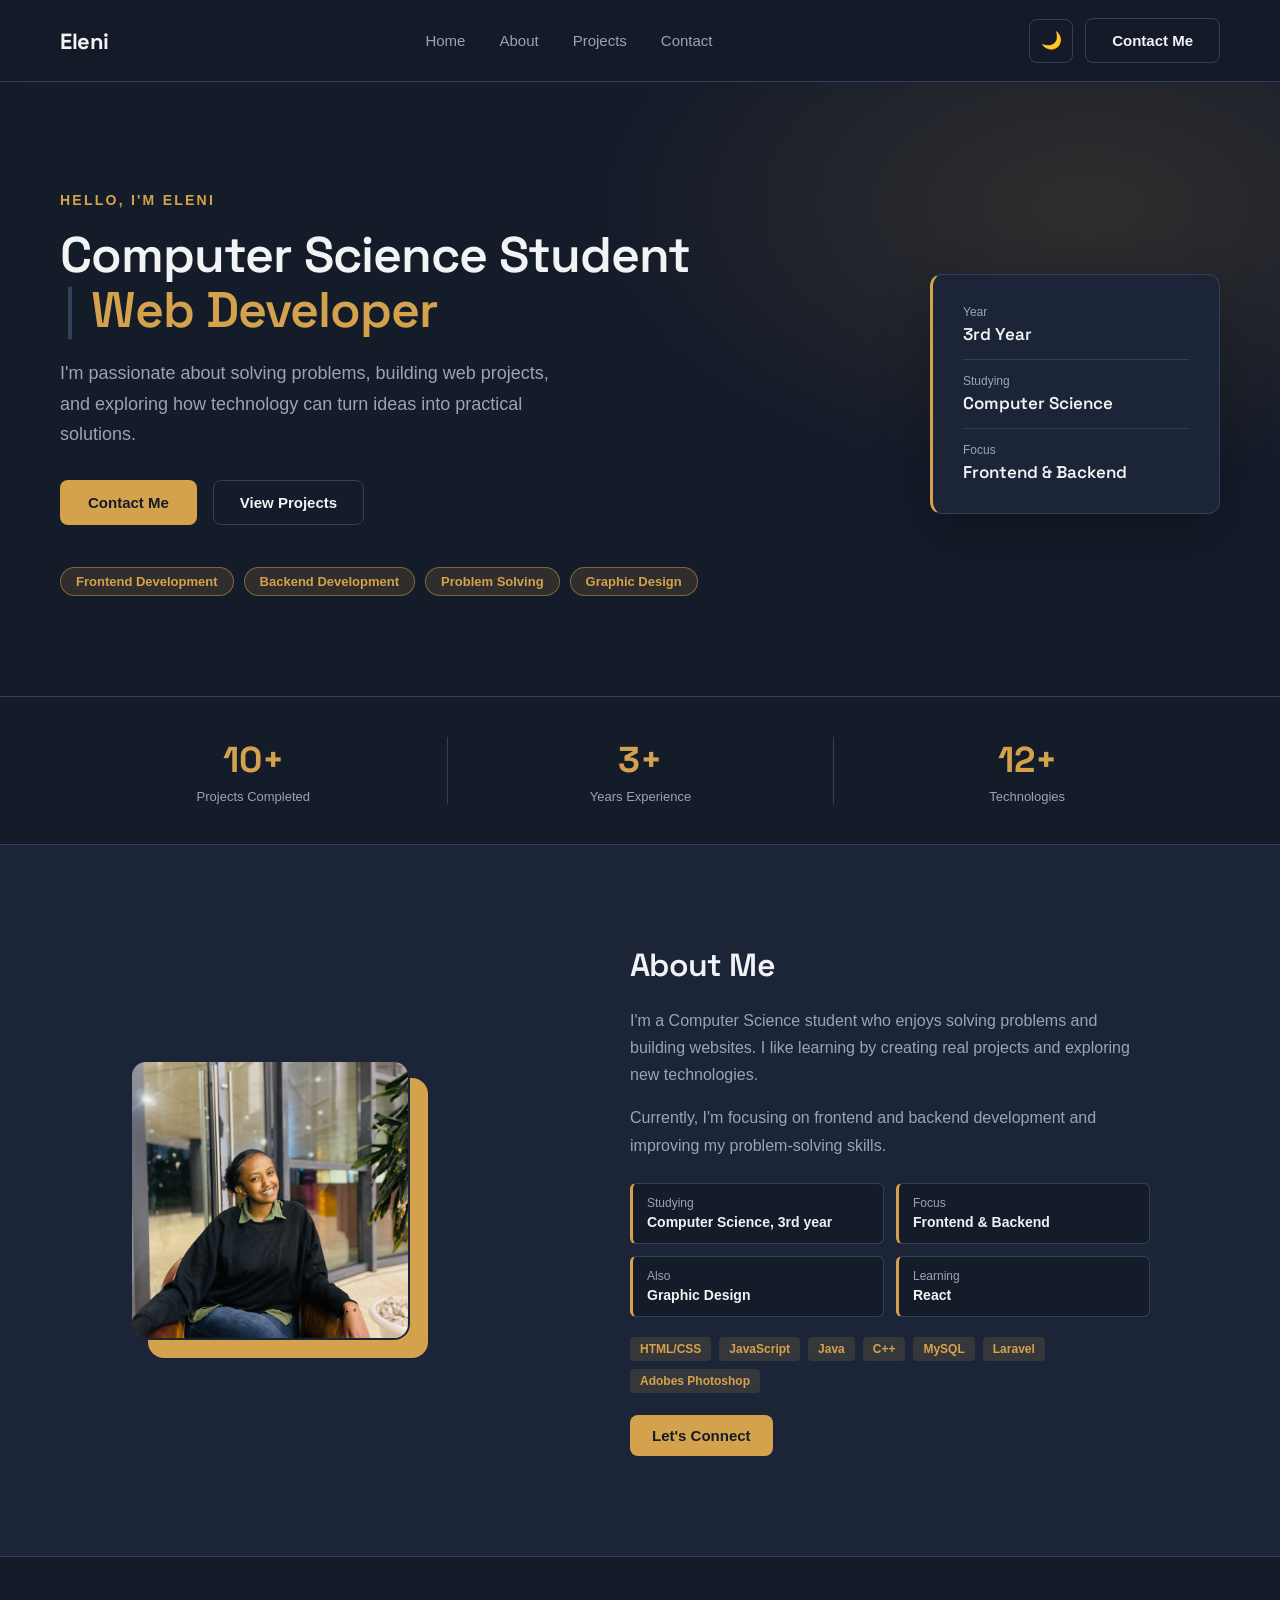
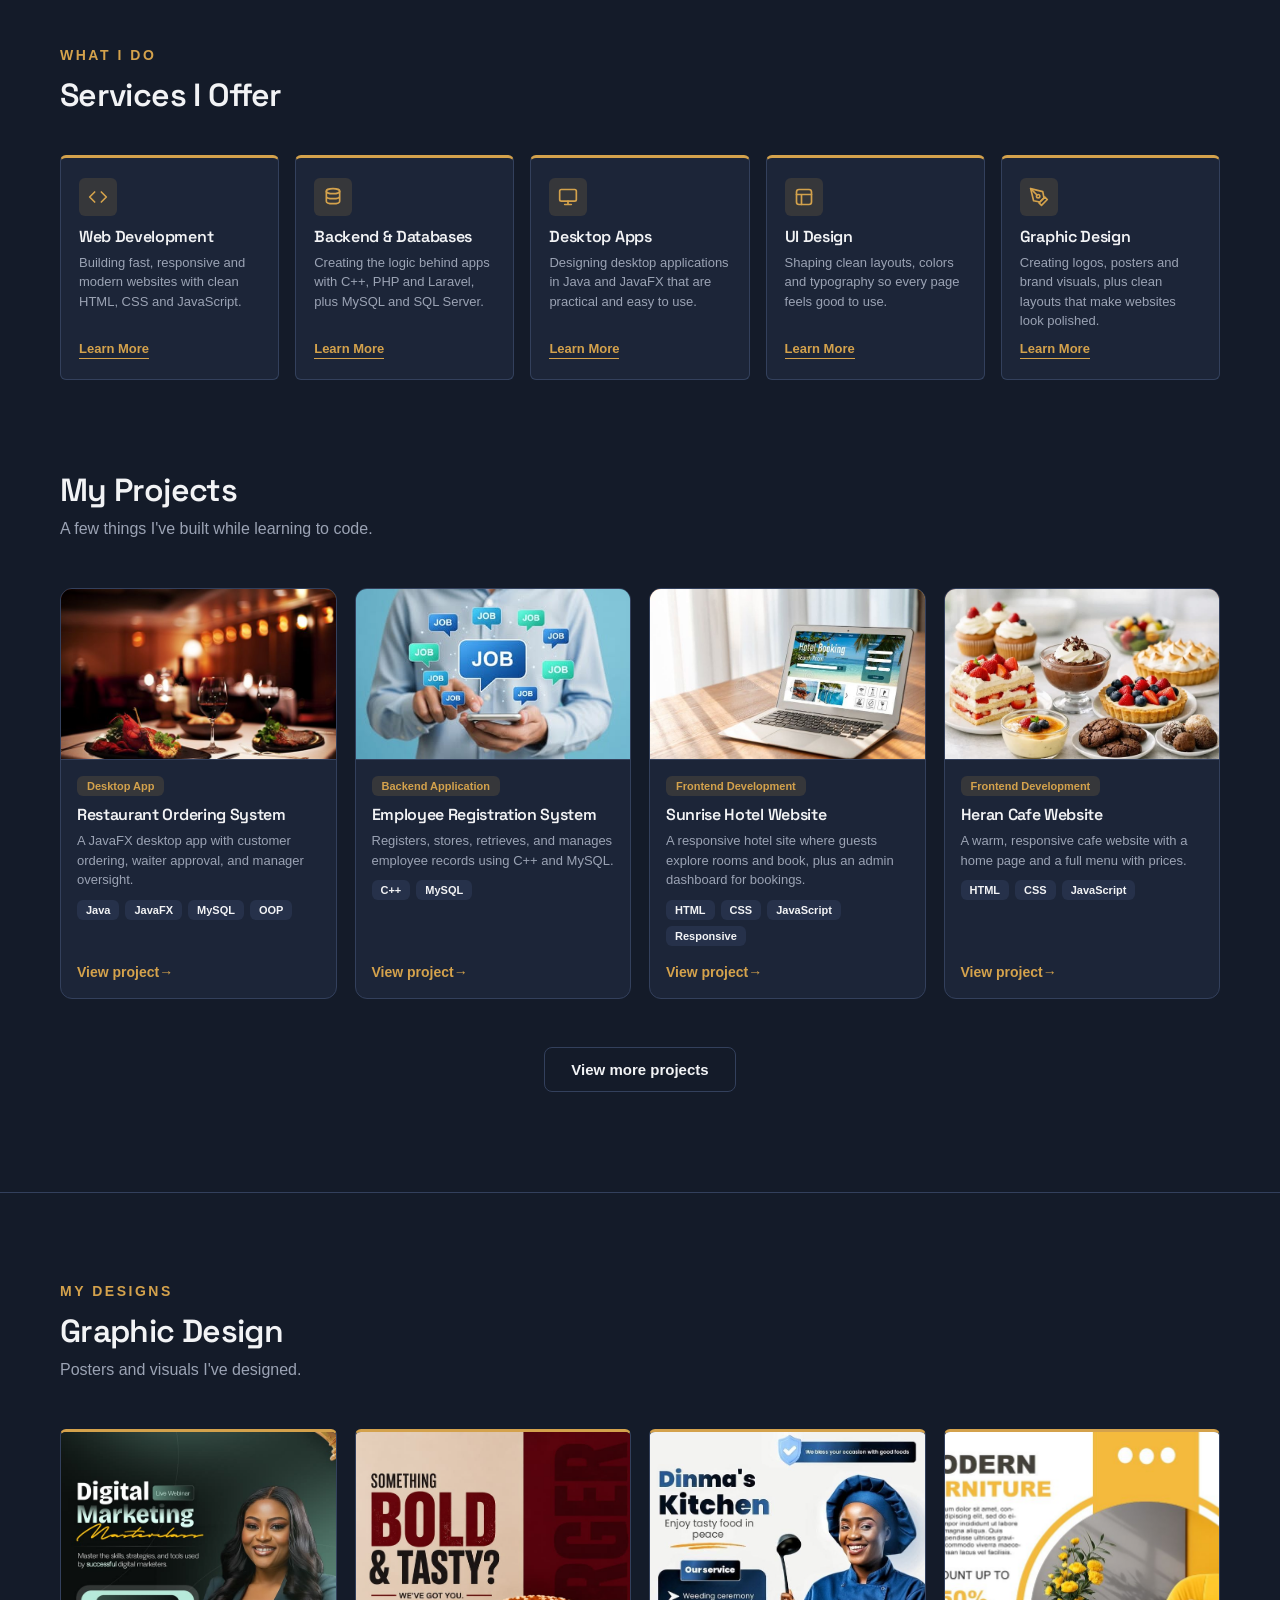
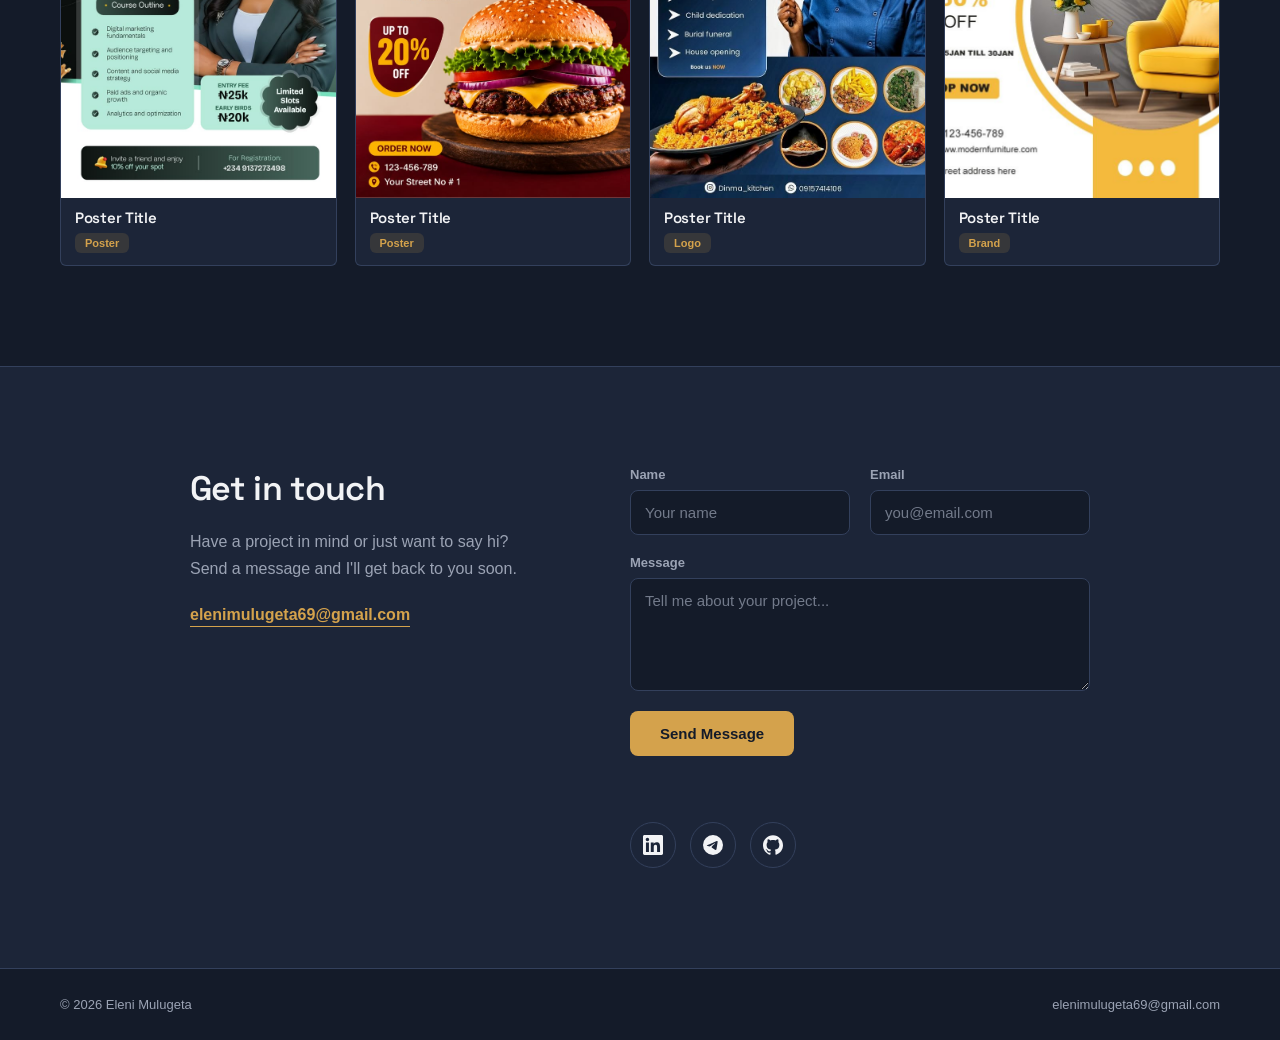
==== commit 9f3729ca: "adding posters and skills" ====
--- a/index.html
+++ b/index.html
@@ -18,11 +18,11 @@
         <a href="#about">About</a>
         <a href="#projects">Projects</a>
         <a href="#contact">Contact</a>
-        <a href="cv.pdf" download class="links-cv">Download CV</a>
+        <a href="#contact" class="links-cv">Contact Me</a>
     </div>
     <div class="nav-actions">
         <button id="themeBtn" aria-label="Toggle theme">🌙</button>
-        <button class="cv-desktop" id="cvBtn">Download CV</button>
+        <a href="#contact" class="btn1">Contact Me</a>
         <button id="menuBtn" class="menu-toggle" aria-label="Toggle menu" aria-expanded="false">
             <span></span><span></span><span></span>
         </button>
@@ -42,6 +42,7 @@
             <span>Frontend Development</span>
             <span>Backend Development</span>
             <span>Problem Solving</span>
+            <span>Graphic Design</span>
         </div>
     </div>
     <div class="hero-panel">
@@ -58,12 +59,74 @@
 </div>
 
 <section class="about" id="about">
-    <div class="frame"><img src="im copy.png" alt="Portrait of Eleni"></div>
+
+    <div class="frame">
+        <img src="im copy.png" alt="Portrait of Eleni">
+       
+    </div>
+
     <div class="about-content">
         <h2>About Me</h2>
         <p>I'm a Computer Science student who enjoys solving problems and building websites. I like learning by creating real projects and exploring new technologies.</p>
         <p>Currently, I'm focusing on frontend and backend development and improving my problem-solving skills.</p>
-        <button id="connectBtn">Let's Connect</button>
+
+        <div class="about-facts">
+            <div class="fact"><span class="fact-label">Studying</span><span class="fact-value">Computer Science, 3rd year</span></div>
+            <div class="fact"><span class="fact-label">Focus</span><span class="fact-value">Frontend &amp; Backend</span></div>
+            <div class="fact"><span class="fact-label">Also</span><span class="fact-value">Graphic Design</span></div>
+            <div class="fact"><span class="fact-label">Learning</span><span class="fact-value">React</span></div>
+        </div>
+
+        <div class="about-tags">
+            <span>HTML/CSS</span><span>JavaScript</span><span>Java</span><span>C++</span><span>MySQL</span><span>Laravel</span><span>Adobes Photoshop</span>
+        </div>
+
+        <!-- Added class="btn" for styling -->
+        <button class="btn" id="connectBtn">Let's Connect</button>
+    </div>
+
+</section>
+
+<section class="services" id="services">
+    <div class="section-heading">
+        <span class="eyebrow">WHAT I DO</span>
+        <h2>Services I Offer</h2>
+    </div>
+    <div class="svc-grid">
+
+        <article class="svc">
+            <div class="svc-icon"><svg viewBox="0 0 24 24" fill="none" stroke="currentColor" stroke-width="2" stroke-linecap="round" stroke-linejoin="round" aria-hidden="true"><polyline points="16 18 22 12 16 6"/><polyline points="8 6 2 12 8 18"/></svg></div>
+            <h3>Web Development</h3>
+            <p>Building fast, responsive and modern websites with clean HTML, CSS and JavaScript.</p>
+            <a href="#projects">Learn More</a>
+        </article>
+
+        <article class="svc">
+            <div class="svc-icon"><svg viewBox="0 0 24 24" fill="none" stroke="currentColor" stroke-width="2" stroke-linecap="round" stroke-linejoin="round" aria-hidden="true"><ellipse cx="12" cy="5" rx="8" ry="3"/><path d="M4 5v6c0 1.7 3.6 3 8 3s8-1.3 8-3V5M4 11v6c0 1.7 3.6 3 8 3s8-1.3 8-3v-6"/></svg></div>
+            <h3>Backend &amp; Databases</h3>
+            <p>Creating the logic behind apps with C++, PHP and Laravel, plus MySQL and SQL Server.</p>
+            <a href="#projects">Learn More</a>
+        </article>
+
+        <article class="svc">
+            <div class="svc-icon"><svg viewBox="0 0 24 24" fill="none" stroke="currentColor" stroke-width="2" stroke-linecap="round" stroke-linejoin="round" aria-hidden="true"><rect x="2" y="3" width="20" height="14" rx="2"/><path d="M8 21h8M12 17v4"/></svg></div>
+            <h3>Desktop Apps</h3>
+            <p>Designing desktop applications in Java and JavaFX that are practical and easy to use.</p>
+            <a href="#projects">Learn More</a>
+        </article>
+
+        <article class="svc">
+            <div class="svc-icon"><svg viewBox="0 0 24 24" fill="none" stroke="currentColor" stroke-width="2" stroke-linecap="round" stroke-linejoin="round" aria-hidden="true"><rect x="3" y="3" width="18" height="18" rx="3"/><path d="M3 9h18M9 21V9"/></svg></div>
+            <h3>UI Design</h3>
+            <p>Shaping clean layouts, colors and typography so every page feels good to use.</p>
+            <a href="#projects">Learn More</a>
+        </article>
+<article class="svc">
+    <div class="svc-icon"><svg viewBox="0 0 24 24" fill="none" stroke="currentColor" stroke-width="2" stroke-linecap="round" stroke-linejoin="round" aria-hidden="true"><path d="M12 19l7-7 3 3-7 7-3-3z"/><path d="M18 13l-1.5-7.5L2 2l3.5 14.5L13 18l5-5z"/><path d="M2 2l7.586 7.586"/><circle cx="11" cy="11" r="2"/></svg></div>
+    <h3>Graphic Design</h3>
+    <p>Creating logos, posters and brand visuals, plus clean layouts that make websites look polished.</p>
+    <a href="#projects">Learn More</a>
+</article>
     </div>
 </section>
 
@@ -136,7 +199,62 @@
     <div class="view-more"><a href="projects.html" class="btn1">View more projects</a></div>
 </section>
 
-<section class="contact" id="contact">
+<section class="design" id="design">
+
+    <div class="section-heading">
+        <span class="eyebrow">MY DESIGNS</span>
+        <h2>Graphic Design</h2>
+        <p class="section-sub">Posters and visuals I've designed.</p>
+    </div>
+
+    <div class="poster-grid">
+
+        <article class="poster">
+            <div class="poster-img">
+                <img src="img.png" alt="Poster 1" loading="lazy">
+            </div>
+            <div class="poster-info">
+                <h3>Poster Title</h3>
+                <span class="card-tag">Poster</span>
+            </div>
+        </article>
+
+        <article class="poster">
+            <div class="poster-img">
+                <img src="ca.png" alt="Poster 2" loading="lazy">
+            </div>
+            <div class="poster-info">
+                <h3>Poster Title</h3>
+                <span class="card-tag">Poster</span>
+            </div>
+        </article>
+
+        <article class="poster">
+            <div class="poster-img">
+                <img src="d.png" alt="Poster 3" loading="lazy">
+            </div>
+            <div class="poster-info">
+                <h3>Poster Title</h3>
+                <span class="card-tag">Logo</span>
+            </div>
+        </article>
+
+        <article class="poster">
+            <div class="poster-img">
+                <img src="p.png" alt="Poster 4" loading="lazy">
+            </div>
+            <div class="poster-info">
+                <h3>Poster Title</h3>
+                <span class="card-tag">Brand</span>
+            </div>
+        </article>
+
+    </div>
+
+</section>
+
+
+<section class="contact" id="contact" >
     <div class="contact-intro">
         <h2>Get in touch</h2>
         <p>Have a project in mind or just want to say hi? Send a message and I'll get back to you soon.</p>
--- a/style.css
+++ b/style.css
@@ -95,7 +95,15 @@
 button{padding:12px 22px;border:none;border-radius:8px;background:var(--accent);color:#141b29;cursor:pointer;font-family:var(--fb);font-size:15px;font-weight:700;transition:background .15s,transform .15s}
 button:hover{background:var(--accent-hi)}
 button:active{transform:scale(.97)}
-.btn1{display:inline-block;text-decoration:none;background:transparent;color:var(--ink);padding:13px 26px;border-radius:8px;border:1.5px solid var(--line);font-size:15px;font-weight:700;cursor:pointer;transition:border-color .15s,color .15s}
+.btn1{
+    display:inline-block;
+    text-decoration:none;
+    background:transparent;
+    color:var(--ink);
+    padding:13px 26px;
+    border-radius:8px;
+    border:1.5px solid var(--line);
+    font-size:15px;font-weight:700;cursor:pointer;transition:border-color .15s,color .15s}
 .btn1:hover{background:transparent;border-color:var(--accent);color:var(--accent)}
 
 /* hero */
@@ -126,7 +134,15 @@
 .stat-text{display:block;margin-top:6px;font-size:13px;color:var(--muted)}
 
 /* about */
-.about{display:flex;justify-content:center;align-items:center;gap:80px;padding:90px 60px;background:var(--surface);border-bottom:1px solid var(--line)}
+.about{display:flex;
+    justify-content:space-between;
+    justify-items:center;
+   
+  
+    gap:80px;
+    padding:100px 100px;
+    background:var(--surface);
+    border-bottom:1px solid var(--line)}
 .frame{position:relative;width:280px;height:280px;flex-shrink:0}
 .frame::before{content:"";position:absolute;top:18px;left:18px;width:100%;height:100%;background:var(--accent);border-radius:16px}
 .frame img{position:relative;width:100%;height:100%;object-fit:cover;border-radius:16px;border:2px solid var(--surface)}
@@ -134,7 +150,298 @@
 .about-content h2{font-size:32px;margin-bottom:22px}
 .about-content p{color:var(--muted);line-height:1.7;margin-bottom:16px;font-size:16px}
 .about-content button{margin-top:14px}
-
+/* ---------- Services ---------- */
+/* ---------- About ---------- */
+
+.about {
+    display: flex;
+    justify-content: space-between;
+    align-items: center;
+    gap: 30px;
+    padding: 100px 130px;
+    background-color: var(--surface);
+    border-bottom: 1px solid var(--line);
+}
+
+.frame {
+    position: relative;
+    width: 280px;
+    height: 280px;
+    flex-shrink: 0;
+}
+.frame::before {
+    content: "";
+    position: absolute;
+    top: 18px;
+    left: 18px;
+    width: 100%;
+    height: 100%;
+    background: var(--accent);
+    border-radius: 16px;
+}
+.frame img {
+    position: relative;
+    width: 100%;
+    height: 100%;
+    object-fit: cover;
+    border-radius: 16px;
+    border: 2px solid var(--surface);
+}
+
+
+.about-content {
+    max-width: 520px;
+}
+.about-content h2 {
+    font-size: 32px;
+    margin-bottom: 22px;
+}
+.about-content p {
+    color: var(--muted);
+    line-height: 1.7;
+    margin-bottom: 16px;
+    font-size: 16px;
+}
+
+.about-facts {
+    display: grid;
+    grid-template-columns: repeat(2, 1fr);
+    gap: 12px;
+    margin: 24px 0 20px;
+}
+.fact {
+    background-color: var(--bg);
+    border: 1px solid var(--line);
+    border-left: 3px solid var(--accent);
+    border-radius: 6px;
+    padding: 12px 14px;
+}
+.fact-label {
+    display: block;
+    font-size: 12px;
+    color: var(--muted);
+    margin-bottom: 3px;
+}
+.fact-value {
+    font-family: var(--font-heading);
+    font-size: 14px;
+    font-weight: 600;
+    color: var(--ink);
+}
+
+.about-tags {
+    display: flex;
+    flex-wrap: wrap;
+    gap: 8px;
+    margin-bottom: 8px;
+}
+.about-tags span {
+    font-size: 12px;
+    font-weight: 600;
+    color: var(--accent);
+    background-color: var(--accent-soft);
+    border-radius: 4px;
+    padding: 5px 10px;
+}
+
+.about-content button {
+    margin-top: 14px;
+}
+
+/* mobile: photo centered on top, text below */
+@media (max-width: 900px) {
+    .about {
+        flex-direction: column;
+        align-items: center;
+        gap: 56px;
+        padding: 70px 30px;
+    }
+    .frame {
+        margin-right: 18px;
+    }
+    .about-content {
+        max-width: 100%;
+    }
+}
+@media (max-width: 500px) {
+    .about-facts {
+        grid-template-columns: 1fr;
+    }
+}
+.services {
+    min-height: auto;
+    padding: 90px 60px 0;
+}
+
+.services .section-heading {
+    margin-bottom: 40px;
+}
+
+.eyebrow {
+    display: block;
+    color: var(--accent);
+    font-size: 14px;
+    font-weight: 700;
+    letter-spacing: 0.18em;
+    margin-bottom: 12px;
+}
+
+.svc-grid {
+    display: grid;
+    grid-template-columns: repeat(5, 1fr);
+    gap: 16px;
+}
+
+.svc {
+    background-color: var(--surface);
+    border: 1px solid var(--line);
+    border-top: 3px solid var(--accent);
+    border-radius: 6px;
+    padding: 20px 18px;
+    display: flex;
+    flex-direction: column;
+    align-items: flex-start;
+    gap: 6px;
+    transition: transform 0.15s ease, background-color 0.15s ease;
+}
+.svc:hover {
+    background-color: var(--surface-raised);
+    transform: translateY(-3px);
+}
+
+.svc-icon {
+    display: flex;
+    align-items: center;
+    justify-content: center;
+    width: 38px;
+    height: 38px;
+    border-radius: 6px;
+    background-color: var(--accent-soft);
+    color: var(--accent);
+    margin-bottom: 4px;
+}
+.svc-icon svg {
+    width: 20px;
+    height: 20px;
+}
+
+.svc h3 {
+    font-size: 16px;
+}
+
+.svc p {
+    color: var(--muted);
+    font-size: 13px;
+    line-height: 1.5;
+    margin-bottom: 4px;
+}
+
+.svc a {
+    margin-top: auto;
+    color: var(--accent);
+    text-decoration: none;
+    font-weight: 600;
+    font-size: 13px;
+    border-bottom: 1px solid var(--accent);
+    padding-bottom: 2px;
+}
+.svc a:hover {
+    color: #e6b660;
+    border-color: #e6b660;
+}
+
+@media (max-width: 1150px) {
+    .svc-grid {
+        grid-template-columns: repeat(3, 1fr);
+    }
+}
+@media (max-width: 900px) {
+    .services {
+        padding-left: 30px;
+        padding-right: 30px;
+    }
+    .svc-grid {
+        grid-template-columns: repeat(2, 1fr);
+    }
+}
+@media (max-width: 600px) {
+    .svc-grid {
+        grid-template-columns: 1fr;
+    }
+}
+
+/* ---------- Graphic Design ---------- */
+
+.design {
+    min-height: auto;
+    padding: 90px 60px 100px;
+    border-top: 1px solid var(--line);
+}
+
+.poster-grid {
+    display: grid;
+    grid-template-columns: repeat(4, 1fr);
+    gap: 18px;
+}
+
+.poster {
+    background-color: var(--surface);
+    border: 1px solid var(--line);
+    border-top: 3px solid var(--accent);
+    border-radius: 6px;
+    overflow: hidden;
+    transition: transform 0.15s ease, background-color 0.15s ease;
+}
+.poster:hover {
+    background-color: var(--surface-raised);
+    transform: translateY(-3px);
+}
+
+.poster-img {
+    aspect-ratio: 3 / 4;
+    background-color: var(--surface-raised);
+    overflow: hidden;
+}
+.poster-img img {
+    width: 100%;
+    height: 100%;
+    object-fit: cover;
+    display: block;
+    transition: transform 0.3s ease;
+}
+.poster:hover .poster-img img {
+    transform: scale(1.04);
+}
+.poster-info {
+    padding: 10px 14px 12px;
+    display: flex;
+    flex-direction: column;
+    align-items: flex-start;
+    gap: 6px;
+}
+.poster-info h3 {
+    font-size: 15px;
+}
+
+@media (max-width: 1150px) {
+    .poster-grid {
+        grid-template-columns: repeat(3, 1fr);
+    }
+}
+@media (max-width: 900px) {
+    .design {
+        padding-left: 30px;
+        padding-right: 30px;
+    }
+    .poster-grid {
+        grid-template-columns: repeat(2, 1fr);
+    }
+}
+@media (max-width: 500px) {
+    .poster-grid {
+        grid-template-columns: 1fr;
+    }
+}
 /* projects */
 .projects{padding:90px 60px 100px}
 .section-heading{max-width:520px;margin-bottom:50px}
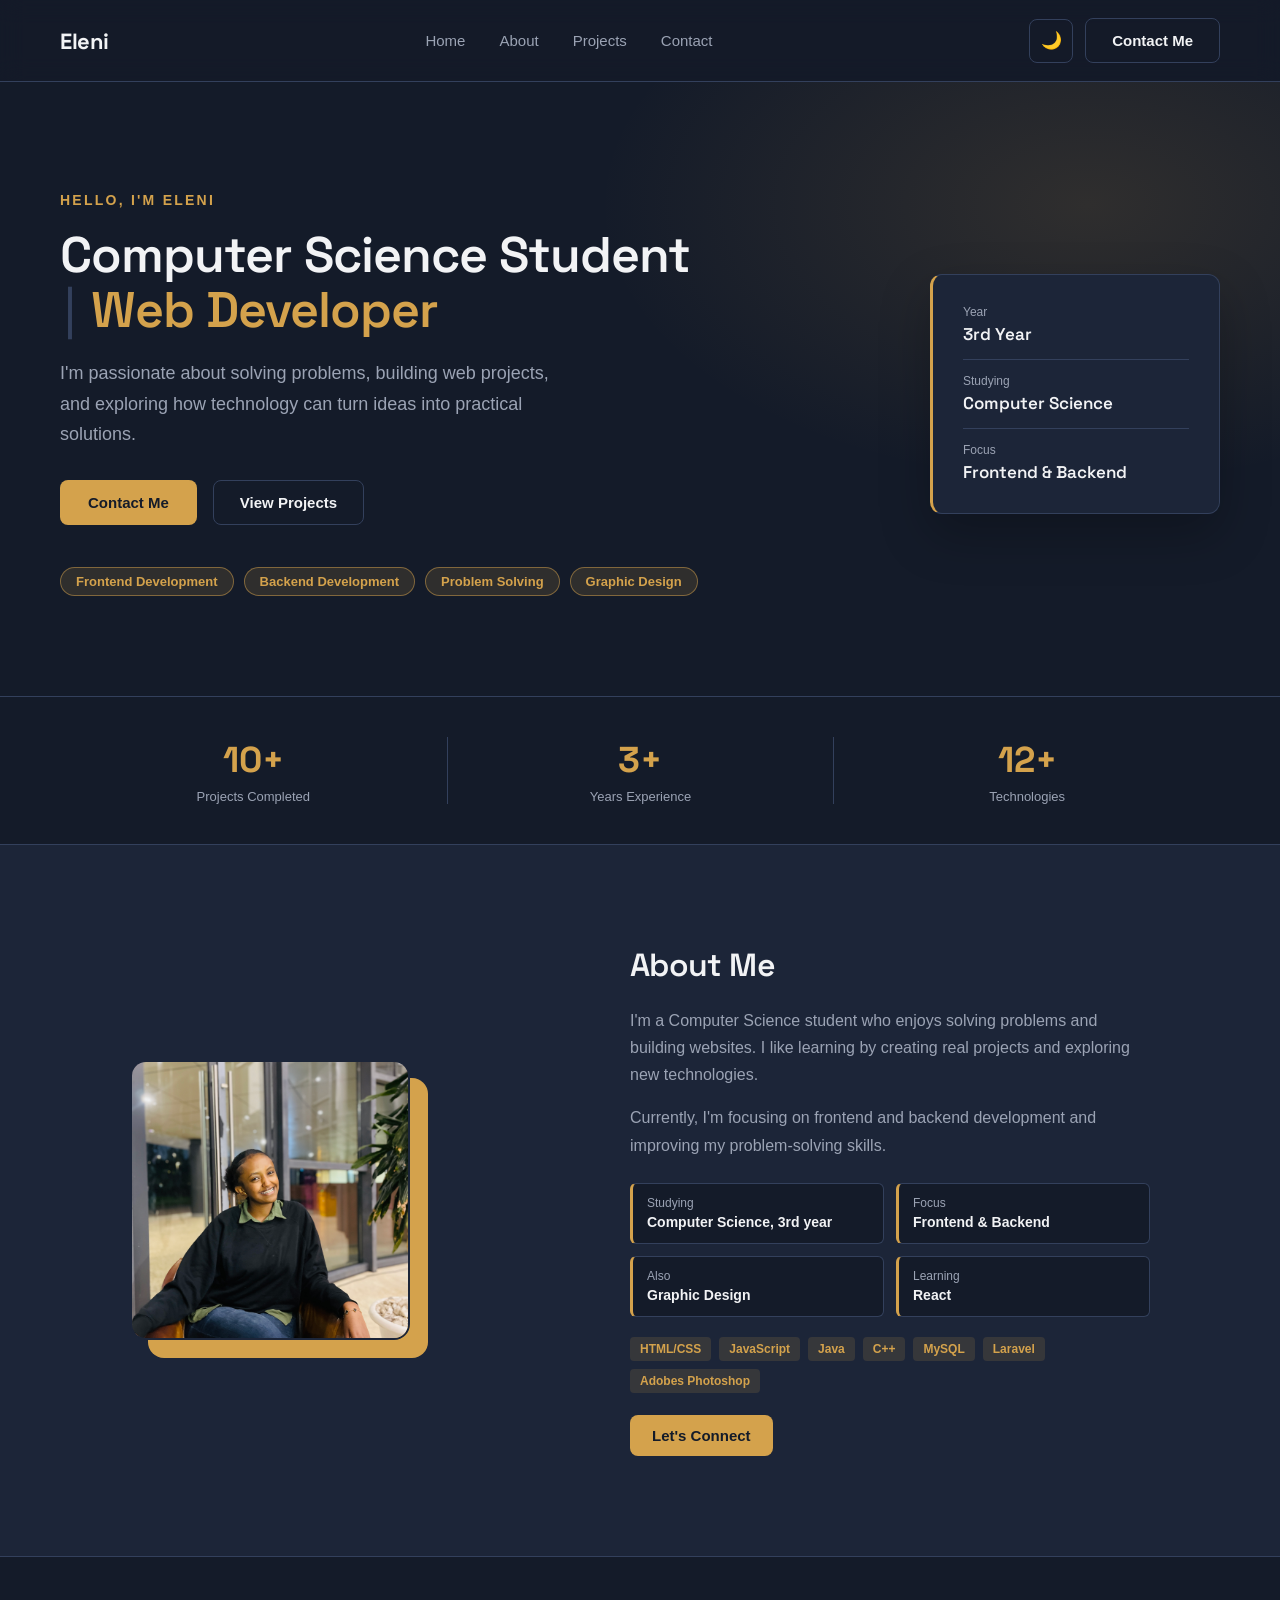
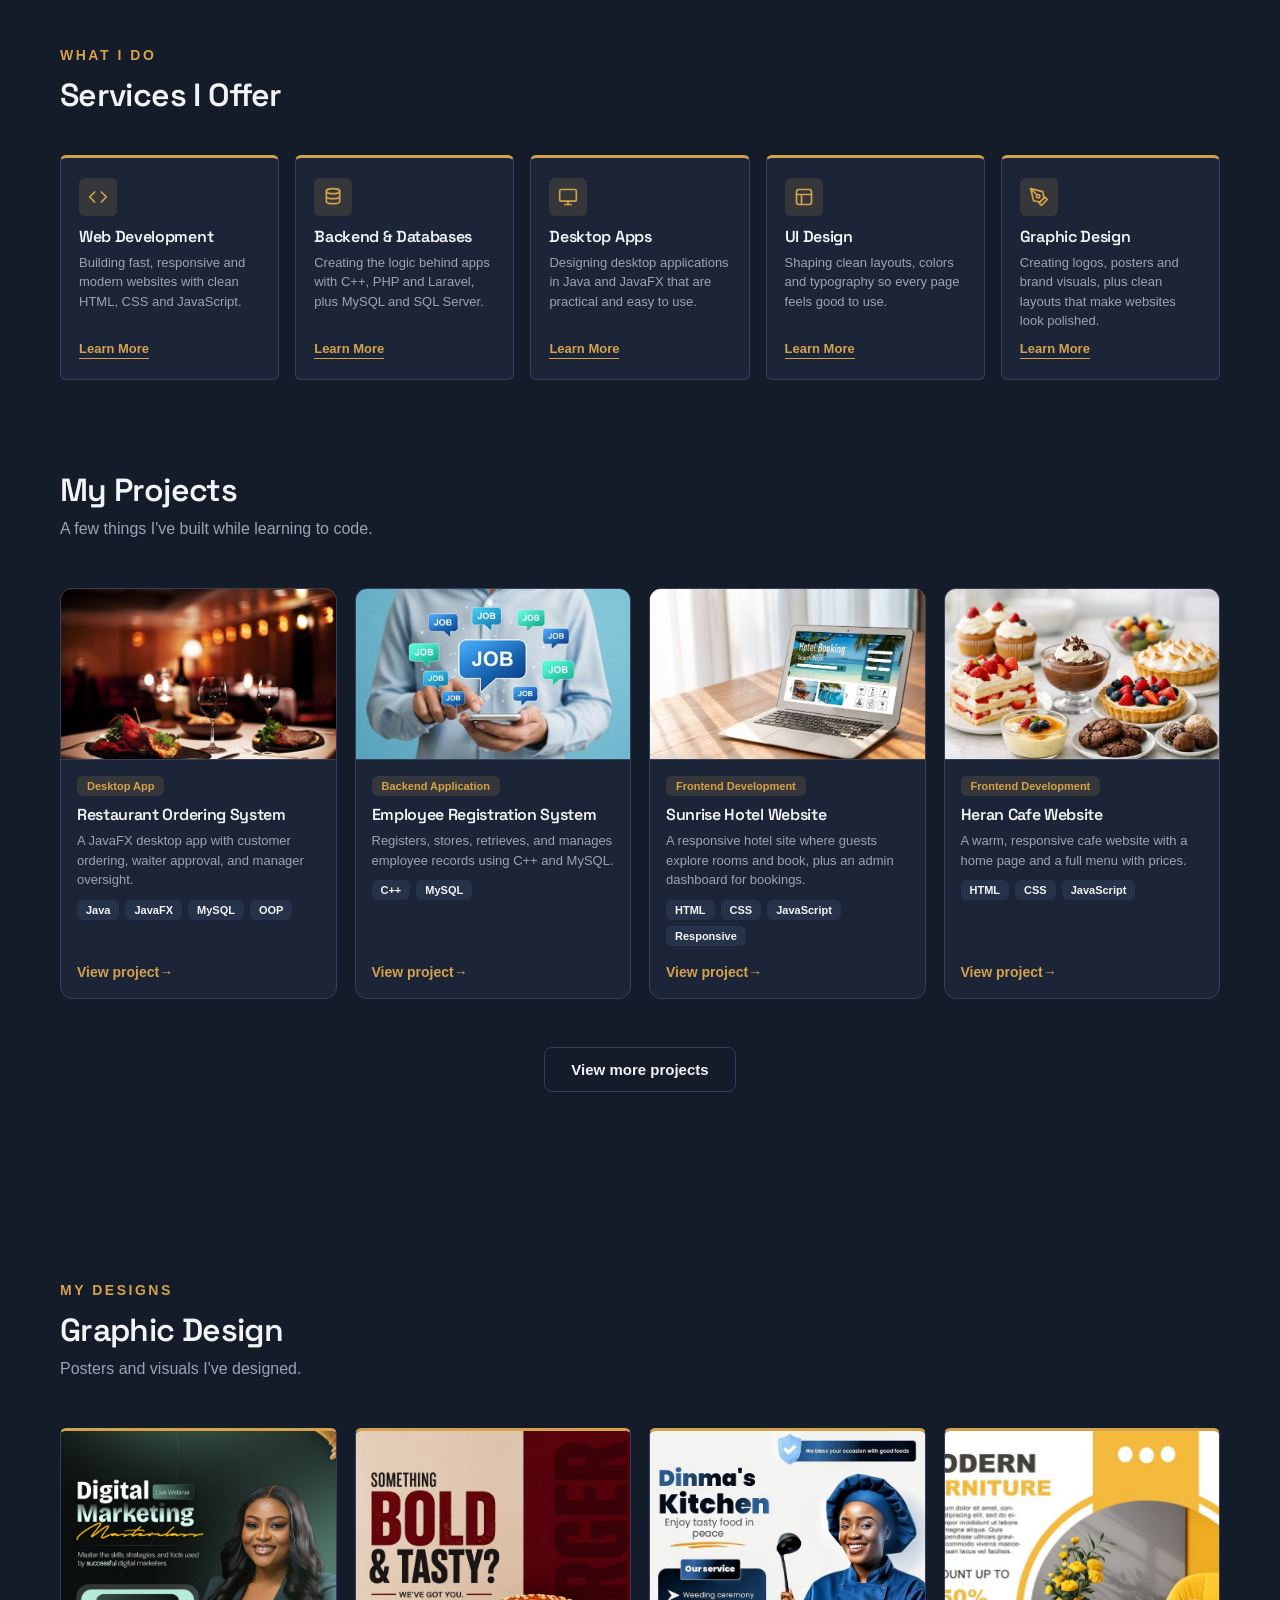
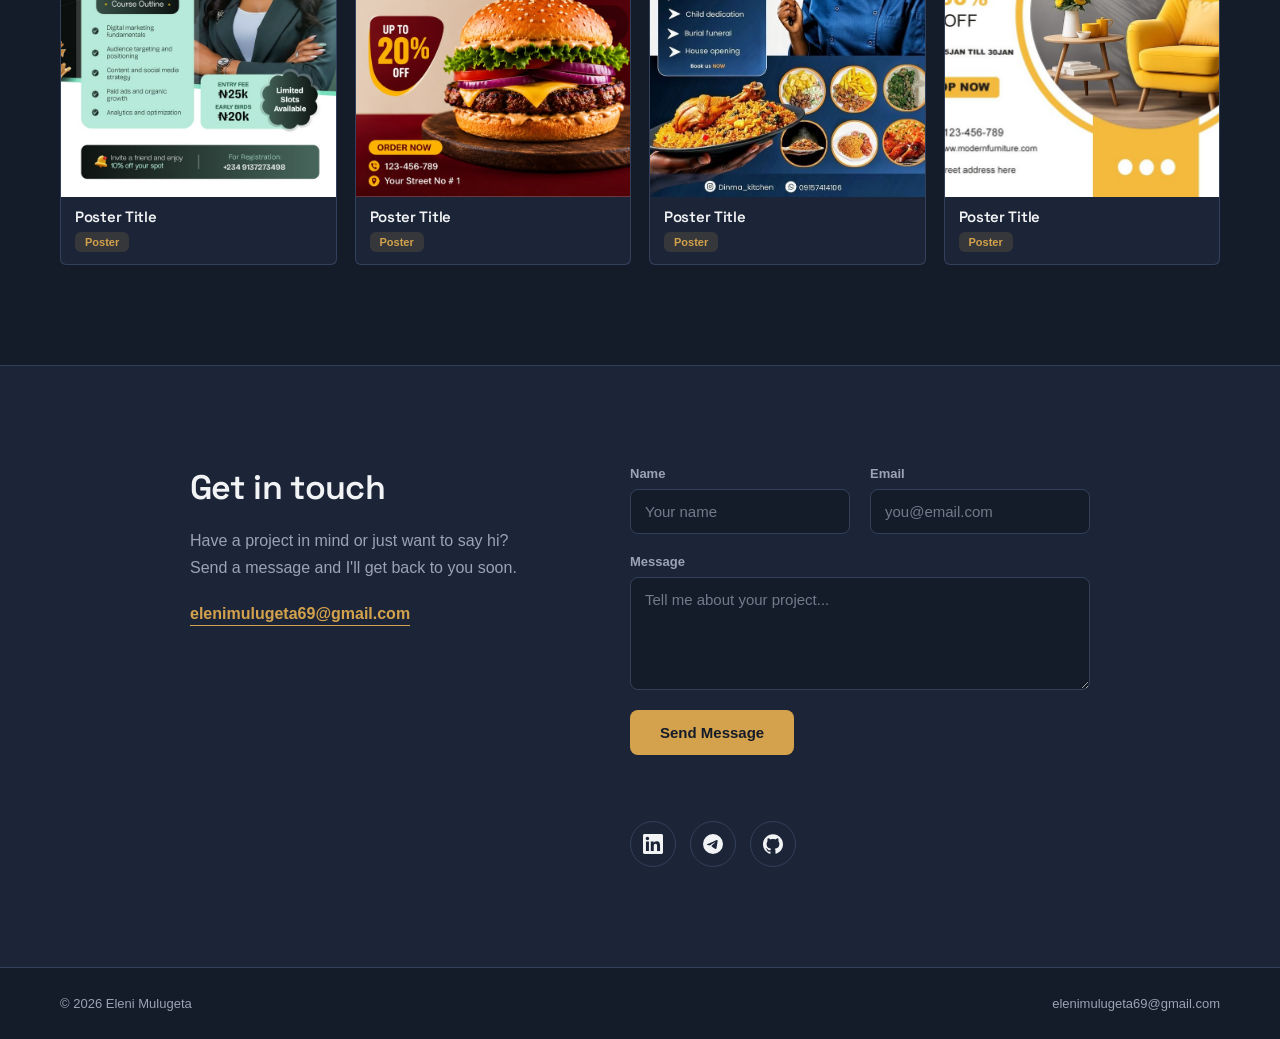
==== commit dfaca32b: "add some features" ====
--- a/index.html
+++ b/index.html
@@ -10,6 +10,7 @@
     <title>Eleni — Portfolio</title>
 </head>
 <body>
+    <div id="progress"></div>
 
 <nav class="navbar">
     <div class="logo">Eleni</div>
@@ -235,7 +236,7 @@
             </div>
             <div class="poster-info">
                 <h3>Poster Title</h3>
-                <span class="card-tag">Logo</span>
+                <span class="card-tag">Poster</span>
             </div>
         </article>
 
@@ -245,7 +246,7 @@
             </div>
             <div class="poster-info">
                 <h3>Poster Title</h3>
-                <span class="card-tag">Brand</span>
+                <span class="card-tag">Poster</span>
             </div>
         </article>
 
--- a/style.css
+++ b/style.css
@@ -14,6 +14,53 @@
     scroll-behavior:smooth;
     scroll-padding-top:80px
 }
+/* ---------- Scroll reveal ---------- */
+body { overflow-x: clip; } /* stops sideways scrollbar while things slide in */
+
+.reveal-left,
+.reveal-right,
+.reveal-top { opacity: 0; }
+
+.reveal-left.in-view  { animation: fromLeft  .8s cubic-bezier(.2,.7,.2,1) var(--d, 0s) backwards; opacity: 1; }
+.reveal-right.in-view { animation: fromRight .8s cubic-bezier(.2,.7,.2,1) var(--d, 0s) backwards; opacity: 1; }
+.reveal-top.in-view   { animation: fromTop   .7s cubic-bezier(.2,.7,.2,1) var(--d, 0s) backwards; opacity: 1; }
+
+@keyframes fromLeft  { from { opacity: 0; transform: translateX(-70px); } to { opacity: 1; transform: none; } }
+@keyframes fromRight { from { opacity: 0; transform: translateX(70px);  } to { opacity: 1; transform: none; } }
+@keyframes fromTop   { from { opacity: 0; transform: translateY(-50px); } to { opacity: 1; transform: none; } }
+
+/* people who prefer no motion just see everything */
+@media (prefers-reduced-motion: reduce) {
+  .reveal-left, .reveal-right, .reveal-top { opacity: 1; }
+}
+#progress { position: fixed; top: 0; left: 0; height: 3px; width: 0; background: var(--accent); z-index: 100; }
+.links a.active { color: var(--accent); }
+.lightbox { position: fixed; inset: 0; background: rgba(0,0,0,.88); display: flex; align-items: center; justify-content: center; opacity: 0; pointer-events: none; transition: opacity .25s; z-index: 2000; }
+.lightbox.open { opacity: 1; pointer-events: auto; }
+.lightbox img { max-width: 90vw; max-height: 85vh; border-radius: 10px; box-shadow: 0 20px 60px rgba(0,0,0,.5); }
+.lightbox button { position: absolute; top: 20px; right: 20px; width: 44px; height: 44px; padding: 0; border-radius: 50%; }
+/* ---------- Remove section divider lines ---------- */
+.navbar,
+.hero,
+.stats-strip,
+.about,
+.design,
+.contact,
+.site-footer,
+.page-header {
+    border-top: none;
+    border-bottom: none;
+}
+
+/* vertical lines between the 3 stats */
+.stat + .stat {
+    border-left: none;
+}
+.hero-panel-row { border-bottom: none; }
+.links a { border-bottom: none; }
+
+
+
 body{
     background:var(--bg);
     font-family:var(--fb);
@@ -538,4 +585,7 @@
 .submit-btn{align-self:stretch}
 .site-footer span{overflow-wrap:anywhere}
 }
-@media (prefers-reduced-motion:reduce){*{animation:none!important;transition:none!important}}+@media (prefers-reduced-motion:reduce){*{animation:none!important;transition:none!important}}
+.design {
+    border-top: none !important;
+}
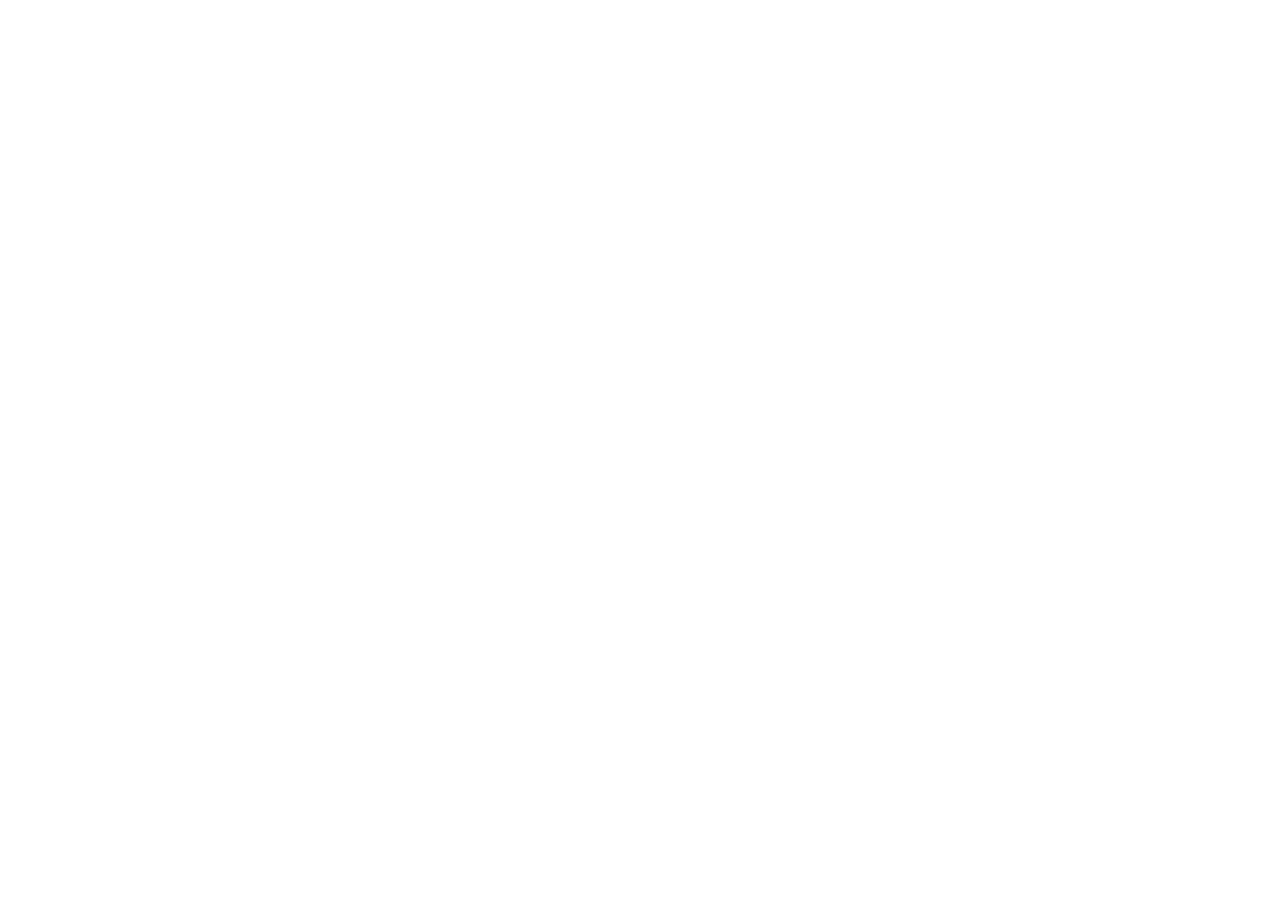
==== commit c3131515: "Convert portfolio to React" ====
--- a/index.html
+++ b/index.html
@@ -1,296 +1,12 @@
-<!DOCTYPE html>
+<!doctype html>
 <html lang="en">
-<head>
-    <meta charset="UTF-8">
-    <meta name="viewport" content="width=device-width, initial-scale=1.0">
-    <link rel="preconnect" href="https://fonts.googleapis.com">
-    <link rel="preconnect" href="https://fonts.gstatic.com" crossorigin>
-    <link href="https://fonts.googleapis.com/css2?family=Space+Grotesk:wght@400;500;600;700&display=swap" rel="stylesheet">
-    <link rel="stylesheet" href="style.css">
-    <title>Eleni — Portfolio</title>
-</head>
-<body>
-    <div id="progress"></div>
-
-<nav class="navbar">
-    <div class="logo">Eleni</div>
-    <div class="links" id="navLinks">
-        <a href="index.html">Home</a>
-        <a href="#about">About</a>
-        <a href="#projects">Projects</a>
-        <a href="#contact">Contact</a>
-        <a href="#contact" class="links-cv">Contact Me</a>
-    </div>
-    <div class="nav-actions">
-        <button id="themeBtn" aria-label="Toggle theme">🌙</button>
-        <a href="#contact" class="btn1">Contact Me</a>
-        <button id="menuBtn" class="menu-toggle" aria-label="Toggle menu" aria-expanded="false">
-            <span></span><span></span><span></span>
-        </button>
-    </div>
-</nav>
-
-<section class="hero">
-    <div class="hero-content">
-        <p class="greeting">HELLO, I'M ELENI</p>
-        <h1>Computer Science Student <span class="h1-divider">|</span> <span class="h1-accent">Web Developer</span></h1>
-        <p class="description">I'm passionate about solving problems, building web projects, and exploring how technology can turn ideas into practical solutions.</p>
-        <div class="hero-buttons">
-            <button id="contactBtn">Contact Me</button>
-            <a href="#projects" class="btn1">View Projects</a>
-        </div>
-        <div class="hero-skills">
-            <span>Frontend Development</span>
-            <span>Backend Development</span>
-            <span>Problem Solving</span>
-            <span>Graphic Design</span>
-        </div>
-    </div>
-    <div class="hero-panel">
-        <div class="hero-panel-row"><span class="label">Year</span><span class="value">3rd Year</span></div>
-        <div class="hero-panel-row"><span class="label">Studying</span><span class="value">Computer Science</span></div>
-        <div class="hero-panel-row"><span class="label">Focus</span><span class="value">Frontend &amp; Backend</span></div>
-    </div>
-</section>
-
-<div class="stats-strip">
-    <div class="stat"><span class="stat-num">10+</span><span class="stat-text">Projects Completed</span></div>
-    <div class="stat"><span class="stat-num">3+</span><span class="stat-text">Years Experience</span></div>
-    <div class="stat"><span class="stat-num">12+</span><span class="stat-text">Technologies</span></div>
-</div>
-
-<section class="about" id="about">
-
-    <div class="frame">
-        <img src="im copy.png" alt="Portrait of Eleni">
-       
-    </div>
-
-    <div class="about-content">
-        <h2>About Me</h2>
-        <p>I'm a Computer Science student who enjoys solving problems and building websites. I like learning by creating real projects and exploring new technologies.</p>
-        <p>Currently, I'm focusing on frontend and backend development and improving my problem-solving skills.</p>
-
-        <div class="about-facts">
-            <div class="fact"><span class="fact-label">Studying</span><span class="fact-value">Computer Science, 3rd year</span></div>
-            <div class="fact"><span class="fact-label">Focus</span><span class="fact-value">Frontend &amp; Backend</span></div>
-            <div class="fact"><span class="fact-label">Also</span><span class="fact-value">Graphic Design</span></div>
-            <div class="fact"><span class="fact-label">Learning</span><span class="fact-value">React</span></div>
-        </div>
-
-        <div class="about-tags">
-            <span>HTML/CSS</span><span>JavaScript</span><span>Java</span><span>C++</span><span>MySQL</span><span>Laravel</span><span>Adobes Photoshop</span>
-        </div>
-
-        <!-- Added class="btn" for styling -->
-        <button class="btn" id="connectBtn">Let's Connect</button>
-    </div>
-
-</section>
-
-<section class="services" id="services">
-    <div class="section-heading">
-        <span class="eyebrow">WHAT I DO</span>
-        <h2>Services I Offer</h2>
-    </div>
-    <div class="svc-grid">
-
-        <article class="svc">
-            <div class="svc-icon"><svg viewBox="0 0 24 24" fill="none" stroke="currentColor" stroke-width="2" stroke-linecap="round" stroke-linejoin="round" aria-hidden="true"><polyline points="16 18 22 12 16 6"/><polyline points="8 6 2 12 8 18"/></svg></div>
-            <h3>Web Development</h3>
-            <p>Building fast, responsive and modern websites with clean HTML, CSS and JavaScript.</p>
-            <a href="#projects">Learn More</a>
-        </article>
-
-        <article class="svc">
-            <div class="svc-icon"><svg viewBox="0 0 24 24" fill="none" stroke="currentColor" stroke-width="2" stroke-linecap="round" stroke-linejoin="round" aria-hidden="true"><ellipse cx="12" cy="5" rx="8" ry="3"/><path d="M4 5v6c0 1.7 3.6 3 8 3s8-1.3 8-3V5M4 11v6c0 1.7 3.6 3 8 3s8-1.3 8-3v-6"/></svg></div>
-            <h3>Backend &amp; Databases</h3>
-            <p>Creating the logic behind apps with C++, PHP and Laravel, plus MySQL and SQL Server.</p>
-            <a href="#projects">Learn More</a>
-        </article>
-
-        <article class="svc">
-            <div class="svc-icon"><svg viewBox="0 0 24 24" fill="none" stroke="currentColor" stroke-width="2" stroke-linecap="round" stroke-linejoin="round" aria-hidden="true"><rect x="2" y="3" width="20" height="14" rx="2"/><path d="M8 21h8M12 17v4"/></svg></div>
-            <h3>Desktop Apps</h3>
-            <p>Designing desktop applications in Java and JavaFX that are practical and easy to use.</p>
-            <a href="#projects">Learn More</a>
-        </article>
-
-        <article class="svc">
-            <div class="svc-icon"><svg viewBox="0 0 24 24" fill="none" stroke="currentColor" stroke-width="2" stroke-linecap="round" stroke-linejoin="round" aria-hidden="true"><rect x="3" y="3" width="18" height="18" rx="3"/><path d="M3 9h18M9 21V9"/></svg></div>
-            <h3>UI Design</h3>
-            <p>Shaping clean layouts, colors and typography so every page feels good to use.</p>
-            <a href="#projects">Learn More</a>
-        </article>
-<article class="svc">
-    <div class="svc-icon"><svg viewBox="0 0 24 24" fill="none" stroke="currentColor" stroke-width="2" stroke-linecap="round" stroke-linejoin="round" aria-hidden="true"><path d="M12 19l7-7 3 3-7 7-3-3z"/><path d="M18 13l-1.5-7.5L2 2l3.5 14.5L13 18l5-5z"/><path d="M2 2l7.586 7.586"/><circle cx="11" cy="11" r="2"/></svg></div>
-    <h3>Graphic Design</h3>
-    <p>Creating logos, posters and brand visuals, plus clean layouts that make websites look polished.</p>
-    <a href="#projects">Learn More</a>
-</article>
-    </div>
-</section>
-
-<section class="projects" id="projects">
-    <div class="section-heading">
-        <h2>My Projects</h2>
-        <p class="section-sub">A few things I've built while learning to code.</p>
-    </div>
-
-    <div class="cards">
-
-        <article class="card t1">
-            <div class="card-thumb">
-                <div class="ph">Aurum</div>
-                <img src="pic.png" alt="Restaurant Ordering System screenshot" loading="lazy" onerror="this.remove()">
-            </div>
-            <div class="card-body">
-                <span class="card-tag">Desktop App</span>
-                <h3>Restaurant Ordering System</h3>
-                <p>A JavaFX desktop app with customer ordering, waiter approval, and manager oversight.</p>
-                <div class="card-stack"><span>Java</span><span>JavaFX</span><span>MySQL</span><span>OOP</span></div>
-                <a href="https://github.com/Eleni191/ordering_system" class="card-link">View project</a>
-            </div>
-        </article>
-
-        <article class="card t2">
-            <div class="card-thumb">
-                <div class="ph">C++</div>
-                <img src="job.png" alt="Employee Registration System screenshot" loading="lazy" onerror="this.remove()">
-            </div>
-            <div class="card-body">
-                <span class="card-tag">Backend Application</span>
-                <h3>Employee Registration System</h3>
-                <p>Registers, stores, retrieves, and manages employee records using C++ and MySQL.</p>
-                <div class="card-stack"><span>C++</span><span>MySQL</span></div>
-                <a href="#" class="card-link">View project</a>
-            </div>
-        </article>
-
-        <article class="card t3">
-            <div class="card-thumb">
-                <div class="ph">Sunrise</div>
-                <img src="hotel.png" alt="Sunrise Hotel website screenshot" loading="lazy" onerror="this.remove()">
-            </div>
-            <div class="card-body">
-                <span class="card-tag">Frontend Development</span>
-                <h3>Sunrise Hotel Website</h3>
-                <p>A responsive hotel site where guests explore rooms and book, plus an admin dashboard for bookings.</p>
-                <div class="card-stack"><span>HTML</span><span>CSS</span><span>JavaScript</span><span>Responsive</span></div>
-                <a href="https://sunrisehotels.netlify.app" class="card-link">View project</a>
-            </div>
-        </article>
-
-        <article class="card t4">
-            <div class="card-thumb">
-                <div class="ph">Heran</div>
-                <img src="cake.png" alt="Heran Cafe website screenshot" loading="lazy" onerror="this.remove()">
-            </div>
-            <div class="card-body">
-                <span class="card-tag">Frontend Development</span>
-                <h3>Heran Cafe Website</h3>
-                <p>A warm, responsive cafe website with a home page and a full menu with prices.</p>
-                <div class="card-stack"><span>HTML</span><span>CSS</span><span>JavaScript</span></div>
-                <a href="https://cafe-frontend-wine.vercel.app/" class="card-link">View project</a>
-            </div>
-        </article>
-
-    </div>
-
-    <div class="view-more"><a href="projects.html" class="btn1">View more projects</a></div>
-</section>
-
-<section class="design" id="design">
-
-    <div class="section-heading">
-        <span class="eyebrow">MY DESIGNS</span>
-        <h2>Graphic Design</h2>
-        <p class="section-sub">Posters and visuals I've designed.</p>
-    </div>
-
-    <div class="poster-grid">
-
-        <article class="poster">
-            <div class="poster-img">
-                <img src="img.png" alt="Poster 1" loading="lazy">
-            </div>
-            <div class="poster-info">
-                <h3>Poster Title</h3>
-                <span class="card-tag">Poster</span>
-            </div>
-        </article>
-
-        <article class="poster">
-            <div class="poster-img">
-                <img src="ca.png" alt="Poster 2" loading="lazy">
-            </div>
-            <div class="poster-info">
-                <h3>Poster Title</h3>
-                <span class="card-tag">Poster</span>
-            </div>
-        </article>
-
-        <article class="poster">
-            <div class="poster-img">
-                <img src="d.png" alt="Poster 3" loading="lazy">
-            </div>
-            <div class="poster-info">
-                <h3>Poster Title</h3>
-                <span class="card-tag">Poster</span>
-            </div>
-        </article>
-
-        <article class="poster">
-            <div class="poster-img">
-                <img src="p.png" alt="Poster 4" loading="lazy">
-            </div>
-            <div class="poster-info">
-                <h3>Poster Title</h3>
-                <span class="card-tag">Poster</span>
-            </div>
-        </article>
-
-    </div>
-
-</section>
-
-
-<section class="contact" id="contact" >
-    <div class="contact-intro">
-        <h2>Get in touch</h2>
-        <p>Have a project in mind or just want to say hi? Send a message and I'll get back to you soon.</p>
-        <a href="mailto:elenimulugeta69@gmail.com" class="contact-email">elenimulugeta69@gmail.com</a>
-    </div>
-
-    <form id="contactForm" class="contact-form" action="https://formspree.io/f/YOUR_FORM_ID" method="POST">
-        <div class="field-row">
-            <div class="field"><label for="name">Name</label><input type="text" id="name" name="name" placeholder="Your name" required></div>
-            <div class="field"><label for="email">Email</label><input type="email" id="email" name="email" placeholder="you@email.com" required></div>
-        </div>
-        <div class="field"><label for="message">Message</label><textarea id="message" name="message" rows="5" placeholder="Tell me about your project..." required></textarea></div>
-        <button type="submit" class="submit-btn">Send Message</button>
-        <p id="formStatus" class="form-status" role="status"></p>
-
-        <div class="social-links">
-            <a href="https://www.linkedin.com/in/eleni-mulugeta-a7049440a/" target="_blank" rel="noopener noreferrer" aria-label="LinkedIn">
-                <svg viewBox="0 0 24 24" fill="currentColor" aria-hidden="true"><path d="M20.447 20.452h-3.554v-5.569c0-1.328-.027-3.037-1.852-3.037-1.853 0-2.136 1.445-2.136 2.939v5.667H9.351V9h3.414v1.561h.046c.477-.9 1.637-1.85 3.37-1.85 3.601 0 4.267 2.37 4.267 5.455v6.286zM5.337 7.433c-1.144 0-2.063-.926-2.063-2.065 0-1.138.92-2.063 2.063-2.063 1.14 0 2.064.925 2.064 2.063 0 1.139-.925 2.065-2.064 2.065zm1.782 13.019H3.555V9h3.564v11.452zM22.225 0H1.771C.792 0 0 .774 0 1.729v20.542C0 23.227.792 24 1.771 24h20.451C23.2 24 24 23.227 24 22.271V1.729C24 .774 23.2 0 22.222 0h.003z"/></svg>
-            </a>
-            <a href="https://t.me/Urfavelu" target="_blank" rel="noopener noreferrer" aria-label="Telegram">
-                <svg viewBox="0 0 24 24" fill="currentColor" aria-hidden="true"><path d="M11.944 0A12 12 0 0 0 0 12a12 12 0 0 0 12 12 12 12 0 0 0 12-12A12 12 0 0 0 12 0a12 12 0 0 0-.056 0zm4.962 7.224c.1-.002.321.023.465.14a.506.506 0 0 1 .171.325c.016.093.036.306.02.472-.18 1.898-.962 6.502-1.36 8.627-.168.9-.499 1.201-.82 1.23-.696.065-1.225-.46-1.9-.902-1.056-.693-1.653-1.124-2.678-1.8-1.185-.78-.417-1.21.258-1.91.177-.184 3.247-2.977 3.307-3.23.007-.032.014-.15-.056-.212s-.174-.041-.249-.024c-.106.024-1.793 1.14-5.061 3.345-.48.33-.913.49-1.302.48-.428-.008-1.252-.241-1.865-.44-.752-.245-1.349-.374-1.297-.789.027-.216.325-.437.893-.663 3.498-1.524 5.83-2.529 6.998-3.014 3.332-1.386 4.025-1.627 4.476-1.635z"/></svg>
-            </a>
-            <a href="https://github.com/ELENI191" target="_blank" rel="noopener noreferrer" aria-label="GitHub">
-                <svg viewBox="0 0 24 24" fill="currentColor" aria-hidden="true"><path d="M12 .297c-6.63 0-12 5.373-12 12 0 5.303 3.438 9.8 8.205 11.385.6.113.82-.258.82-.577 0-.285-.01-1.04-.015-2.04-3.338.724-4.042-1.61-4.042-1.61C4.422 18.07 3.633 17.7 3.633 17.7c-1.087-.744.084-.729.084-.729 1.205.084 1.838 1.236 1.838 1.236 1.07 1.835 2.809 1.305 3.495.998.108-.776.417-1.305.76-1.605-2.665-.3-5.466-1.332-5.466-5.93 0-1.31.465-2.38 1.235-3.22-.135-.303-.54-1.523.105-3.176 0 0 1.005-.322 3.3 1.23.96-.267 1.98-.399 3-.405 1.02.006 2.04.138 3 .405 2.28-1.552 3.285-1.23 3.285-1.23.645 1.653.24 2.873.12 3.176.765.84 1.23 1.91 1.23 3.22 0 4.61-2.805 5.625-5.475 5.92.42.36.81 1.096.81 2.22 0 1.606-.015 2.896-.015 3.286 0 .315.21.69.825.57C20.565 22.092 24 17.592 24 12.297c0-6.627-5.373-12-12-12"/></svg>
-            </a>
-        </div>
-    </form>
-</section>
-
-<footer class="site-footer">
-    <span>© 2026 Eleni Mulugeta</span>
-    <span>elenimulugeta69@gmail.com</span>
-</footer>
-
-<button id="backToTop" aria-label="Back to top">↑</button>
-<script src="script.js"></script>
-</body>
+  <head>
+    <meta charset="UTF-8" />
+    <meta name="viewport" content="width=device-width, initial-scale=1.0" />
+    <title>Eleni | Portfolio</title>
+  </head>
+  <body>
+    <div id="root"></div>
+    <script type="module" src="/src/main.jsx"></script>
+  </body>
 </html>
